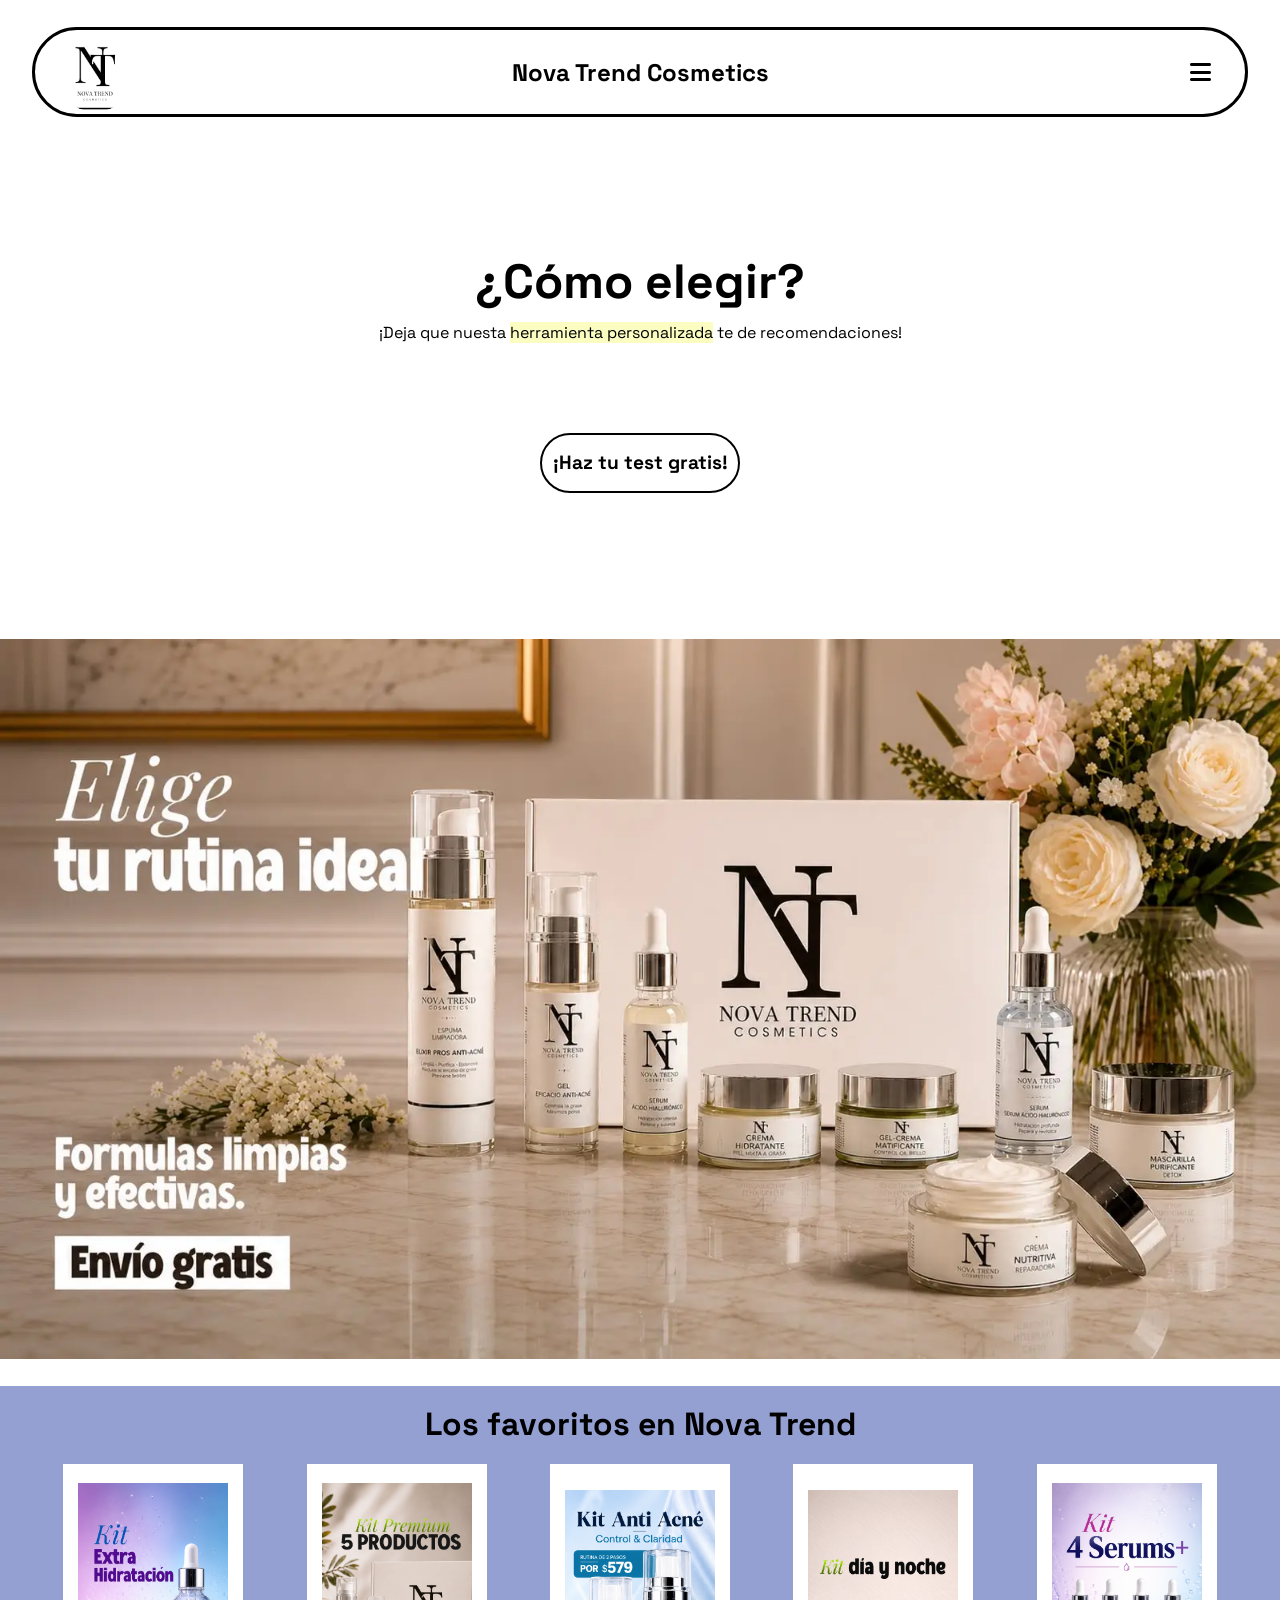
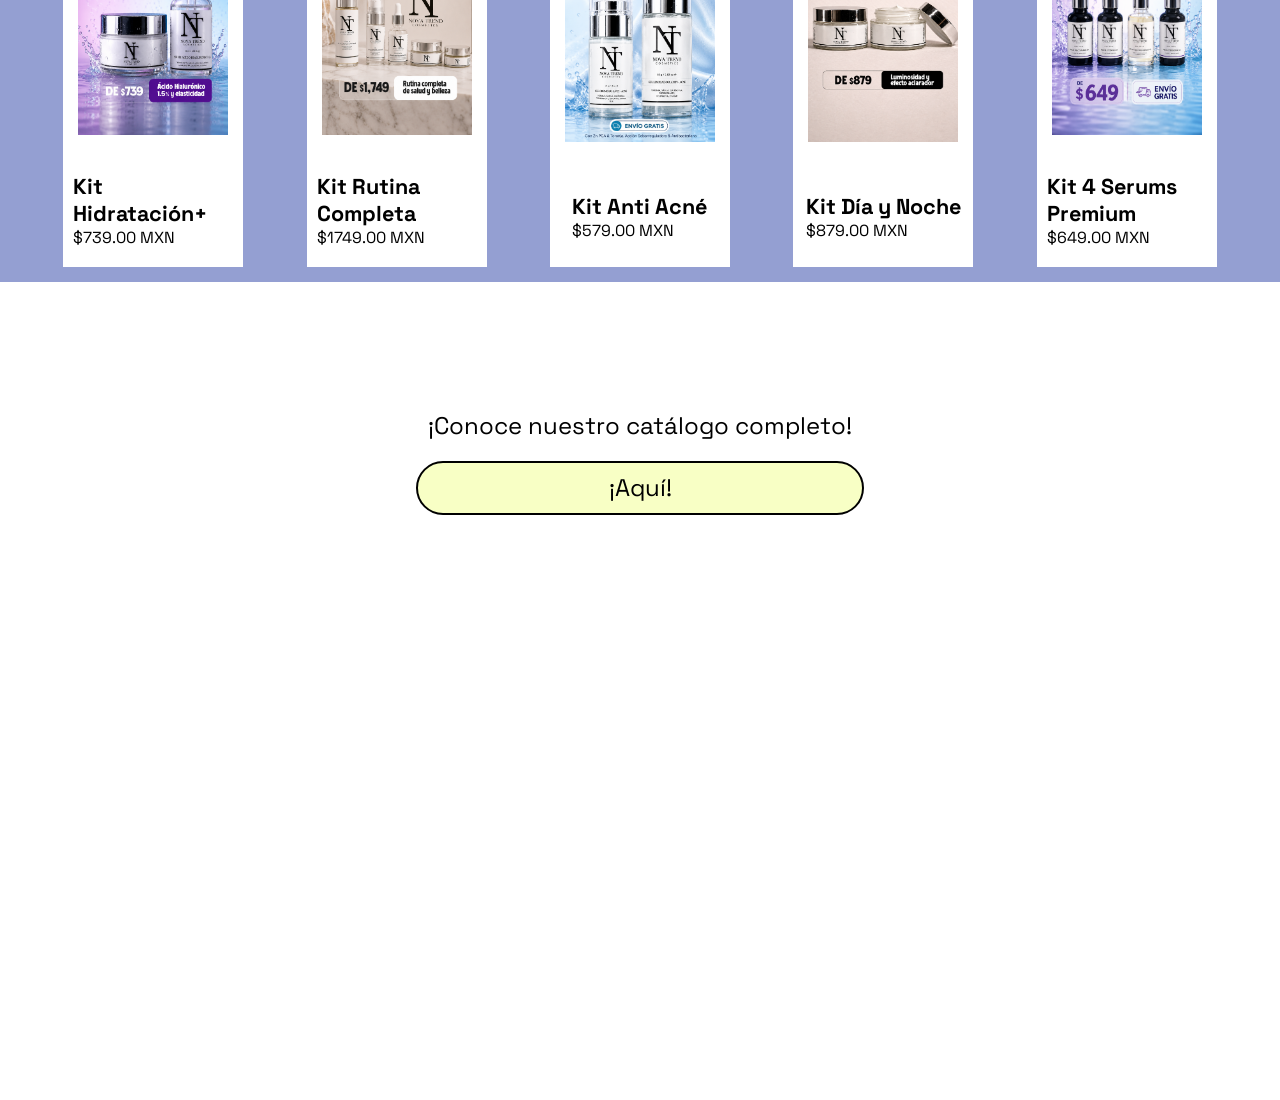
==== index.html @ c4a08997 "añadí el logo de Nova Trend" ====
<!doctype html>
<html lang="es">

<head>
    <meta charset="UTF-8"/>
    <meta name="viewport" content="width=device-width, initial-scale=1.0" />
    <link rel="stylesheet" href="https://cdnjs.cloudflare.com/ajax/libs/font-awesome/6.5.1/css/all.min.css" />
    <link rel="stylesheet" href="css/style.css" />
    <link rel="icon" type="image/webp" href="assets/Images/logo/Logotipo_Nova_Trend.webp" />
    <title>Nova Trend Cosmetics</title>
</head>

<body>

    <header class="header">
        <nav class="header-nav-bar">
            <div class="logo-container">
                <img src="assets/Images/logo/Logotipo_Nova_Trend.webp" alt="Nova Trend Cosmetics Logo" />
            </div>
            <h1 class="name">Nova Trend Cosmetics</h1>
            <div class="header-button" id="header-button">
                <i class="fa-solid fa-bars"></i>
            </div>
            <ul class="nav-list" id="deployableMenu">
                <li class="list-item">
                    <a href="#" class="nav-link">
                        <i class="fa-solid fa-house"></i>
                        <span class="nav-text">Inicio</span>
                    </a>
                </li>
                <li class="list-item">
                    <a href="#" class="nav-link">
                        <i class="fa-solid fa-image"></i>
                        <span class="nav-text">Productos</span>
                    </a>
                </li>
                <li class="list-item">
                    <a href="#" class="nav-link">
                        <i class="fa-solid fa-file"></i>
                        <span class="nav-text">Test de skincare</span>
                    </a>
                </li>
                <li class="list-item">
                    <a href="#" class="nav-link">
                        <i class="fa-solid fa-shop"></i>
                        <span class="nav-text">Tienda en línea</span>
                    </a>
                </li>
                <li class="list-item">
                    <a href="#" class="nav-link">
                        <i class="fa-solid fa-address-book"></i>
                        <span class="nav-text">Contacto</span>
                    </a>
                </li>
            </ul>
        </nav>
    </header>

    <main class="main" id="main">

        <section class="test" id="test">
            <div class="test-text">
                <p class="question">
                    ¿Cómo elegir?
                </p>
                <p class="text">
                    ¡Deja que nuesta <span class="resalt">herramienta personalizada</span> te de recomendaciones!
                </p>
            </div>
            <div class="test-button" id="test-button">
                <a href="pages/test.html" class="skincare-test">¡Haz tu test gratis!</a>
            </div>
        </section>

        <section class="hero" id="hero">
                <picture class="hero-image" id="hero-image">
                    <source media="(min-width: 992px)" srcset="assets/Images/hero_section/hero_escritorio.webp">
                    <source media="(min-width: 768px)" srcset="assets/Images/hero_section/hero_tablet.webp">
                    <img src="assets/Images/hero_section/hero_celular.webp" alt="Kit personalizable de Nova Trend Cosmetics" class="first-image" id="first-image" loading="lazy"/>
                </picture>

        </section>

        <section class="scroll-section" id="scroll-section">
            <h2 class="scroll-section-title">Los favoritos en Nova Trend</h2>
            <div class="wrapper" id="wrapper">
                <a href="pages/productos/kit_extra_hidratacion.html" class="card">
                    <div class="card-img">
                        <img src="assets/Images/lat_scroll_bar_section/kit_extra_hidratacion_card.webp" alt="kit Extra Hidratación" loading="lazy">
                    </div>
                    <div class="card-text">
                        <h3 class="product-name">Kit Hidratación+</h3>
                        <span class="product-price">$739.00 MXN</span>
                    </div>
                </a>
                <a href="pages/productos/kit_cinco_productos.html" class="card">
                    <div class="card-img">
                        <img src="assets/Images/lat_scroll_bar_section/kit_5_productos_card.webp" alt="Kit Rutina Completa" loading="lazy">
                    </div>
                    <div class="card-text">
                        <h3 class="product-name">Kit Rutina Completa</h3>
                        <span class="product-price">$1749.00 MXN</span>
                    </div>
                </a>
                <a href="pages/productos/kit_anti_acne.html" class="card">
                    <div class="card-img">
                        <img src="assets/Images/lat_scroll_bar_section/kit_anti_acne_card.webp" alt="Kit Anti Acné" loading="lazy">
                    </div>
                    <div class="card-text">
                        <h3 class="product-name">Kit Anti Acné</h3>
                        <span class="product-price">$579.00 MXN</span>
                    </div>
                </a>
                <a href="pages/productos/kit_dia_y_noche.html" class="card">
                    <div class="card-img">
                        <img src="assets/Images/lat_scroll_bar_section/kit_dia_y_noche_card.webp" alt="Kit Día Y Noche" loading="lazy">
                    </div>
                    <div class="card-text">
                        <h3 class="product-name">Kit Día y Noche</h3>
                        <span class="product-price">$879.00 MXN</span>
                    </div>
                </a>
                <a href="pages/productos/kit_cuatro_serums.html" class="card">
                    <div class="card-img">
                        <img src="assets/Images/lat_scroll_bar_section/4_serums_card.webp" alt="Kit 4 Serums" loading="lazy">
                    </div>
                    <div class="card-text">
                        <h3 class="product-name">Kit 4 Serums Premium</h3>
                        <span class="product-price">$649.00 MXN</span>
                    </div>
                </a>
            </div>
        </section>

        <section class="catalog" id="catalog">
            <p class="catalog-text">¡Conoce nuestro catálogo completo!</p>
            <a href="pages/catalogo.html" class="catalog-button">¡Aquí!</a>
        </section>

    </main>

    <script src="js/main.js"></script>
</body>

</html>
---- css/style.css ----
@import url('https://fonts.googleapis.com/css2?family=Space+Grotesk:wght@300..700&display=swap');

* {
  margin: 0;
  padding: 0;
  box-sizing: border-box;
}
.main {
  min-height: 300dvh;
  max-width: 100dvw;
  background-color: #fff;
  display: flex;
  flex-direction: column;
  align-items: center;
  justify-content: flex-start;
  overflow-x: hidden;
}

/*#region HEADER*/

.header {
  position: fixed;
  top: 3dvh;
  left: 50%;
  transform: translateX(-50%);
  min-height: 10dvh;
  max-height: 25dvh;
  background-color: #fff;
  width: 95dvw;
  display: flex;
  justify-content: center;
  align-items: center;
  border-radius: 300px;
  border: 3px solid #000;
  z-index: 3;
}

.header-nav-bar {
  width: 100%;
  display: flex;
  flex-direction: row;
  justify-content: space-between;
  align-items: center;
  position: relative;
  padding: 0 20px;
}

.logo-container {
  height: 80px;
  width: 80px;
  overflow: hidden;
  border-radius: 50%;
}

.logo-container img {
  width: 100%;
  height: 100%;
  object-fit: cover;
  border-radius: 50%;
}

.name {
  font-family: 'Space Grotesk';
  font-size: 1.5rem;
  position: absolute;
  left: 50%;
  text-align: center;
  transform: translateX(-50%);
  margin: 0;
  user-select: none;
}

.header-button {
  display: flex;
  align-items: center;
  justify-content: center;
  height: 50px;
  width: 50px;
  margin: 0;
}

.header-button:hover {
  cursor: pointer;
}

.header-button i {
  font-size: 1.5rem;
  transition: transform 0.3s ease;
}

.header-button i:hover {
  transform: scale(1.1);
}

.nav-list {
  max-height: 0;
  overflow: hidden;
  opacity: 0;
  position: absolute;
  top: 110%;
  left: 0%;
  transform: translateX(0%);
  background-color: #fff;
  border: 3px solid #000;
  border-radius: 20px;
  min-height: 80dvh;
  width: 0dvw;
  display: flex;
  flex-direction: column;
  justify-content: space-evenly;
  align-items: center;
  list-style: none;
  padding: 20px;
  background-color: #fff;
  transition: width 0.4s ease-in, opacity 0.2s ease-in;
  gap: 20px;
}

.nav-list.active {
  width: 50dvw;
  opacity: 1;
}

.nav-link {
  text-decoration: none;
  font-family: 'Space Grotesk', sans-serif;
  color: #000;
  transition: 0.3s all ease-in-out;
  text-align: left;
  white-space: nowrap;
  gap: 5px;
}

.nav-link:hover {
  font-size: 1.1rem;
  color: #555;
}

/*#endregion*/

/*#region TEST*/
.test {
  background-color: #fff;
  min-height: 50dvh;
  width: 100dvw;
  margin: 18dvh 15px 0;
  overflow: hidden;
  display: flex;
  flex-direction: column;
  justify-content: space-evenly;
  align-items: center;
  padding-bottom: 30px;
}

.test-text {
  background-color: tras;
  height: auto;
  width: auto;
  display: flex;
  flex-direction: column;
  justify-content: center;
  align-items: center;
  text-align: center;
  font-family: 'Space Grotesk', sans-serif;
}

.question {
  font-weight: 900;
  font-size: 3em;
  white-space: nowrap;
}

.text {
  margin-top: 10px;
}

.resalt {
  background-color: #fcfdc0;
}

.test-button {
  background: transparent;
  height: 60px;
  width: 200px;
  border-radius: 30px;
  cursor: pointer;
  overflow: hidden;
  border: 2px solid #000;
  position: relative;
  z-index: 1;
}

.test-button::before {
  content: '';
  position: absolute;
  top: 0;
  left: 0;
  height: 100%;
  width: 0;
  background: #000;
  transition: 0.5s;
  z-index: -1;
}

.test-button:hover::before {
  width: 100%;
}

.skincare-test {
  display: flex;
  justify-content: center;
  align-items: center;
  height: 100%;
  width: 100%;
  text-align: center;
  text-decoration: none;
  position: relative;
  border-radius: inherit;
  font-family: 'Space Grotesk', sans-serif;
  font-size: 1.2em;
  font-weight: bold;
  background: transparent;
  color: #000;
  transition: 0.4s;
}

.skincare-test:hover {
  color: #fff;
}

/*#endregion*/

/*#region HERO*/
.hero{
  margin-top: 3dvh;
  margin-bottom: 3dvh;
  max-width: 100dvw;
  height: auto;
  overflow: hidden;
}
.hero-image img{
  height: 100%;
  width: 100%;
  object-fit: cover;
  display: block;
}
/*#endregion*/

/*#region SCROLL BAR*/
.scroll-section{
  width: 100dvw;
  max-height: max-content;
  background-color: #949FD2;
  display: flex;
  flex-direction: column;
  justify-content: center;
  align-items: center;
  font-family: 'Space Grotesk', sans-serif;
  padding-top: 2dvh;
}
.scroll-section-title{
  max-width: 60%;
  white-space: wrap;
  text-align: center;
  font-size: 2em;
  margin-bottom: 20px;
}
.wrapper{
  width: 100%;
  overflow-x: scroll;
  scroll-snap-type: x mandatory;
  display: flex;
  justify-content: space-evenly;
  align-items: center;
  gap: 60px;
  padding: 0 60px;
}
.wrapper::-webkit-scrollbar{
  height: 5px;
}
.wrapper::-webkit-scrollbar-track{
  background: #ffffff;
}
.wrapper::-webkit-scrollbar-thumb{
  background: #000;
  border-radius: 5px;
}
.card{
  text-decoration: none;
  color: #000;
  background-color: #fff;
  scroll-snap-align: center;
  width: 180px;
  height: 403px;
  display: flex;
  flex-direction: column;
  justify-content: space-around;
  align-items: center;
  margin-bottom: 15px;
  cursor: pointer;
  transition: 0.4s all ease-in-out;
}
.card:hover{
  transform: translate(-1%, -1%);
}
.card-img{
  width: 150px;
  height: 252px;
  margin: 0 10px 0 10px;
  overflow: hidden;
}
.card-img img{
  width: 100%;
  height: 100%;
  object-fit: cover;
}
.card-text{
  margin: 0 10px 0;
  display: flex;
  flex-direction: column;
  justify-content: center;
  align-items: flex-start;
}
.product-name{
  font-size: 1.35em;
}
/*#endregion*/

/*#region CATALOG*/
.catalog{
  width: 100dvw;
  height: 40dvh;
  background-color: #fff;
  display: flex;
  flex-direction: column;
  justify-content: center;
  align-items: center;
  font-family: 'Space Grotesk', sans-serif;
  gap: 20px;
}
.catalog-text{
  text-align: center;
  font-size: 1.5em;
}
.catalog-button{
  display: flex;
  justify-content: center;
  align-items: center;
  text-decoration: none;
  color: #000;
  font-family: 'Space Grotesk', sans-serif;
  font-size: 1.5em;
  width: 35%;
  height: 15%;
  border-radius: 30px;
  background-color: #F8FFC5;
  border: 2px solid #000;
}

/*#endregion*/
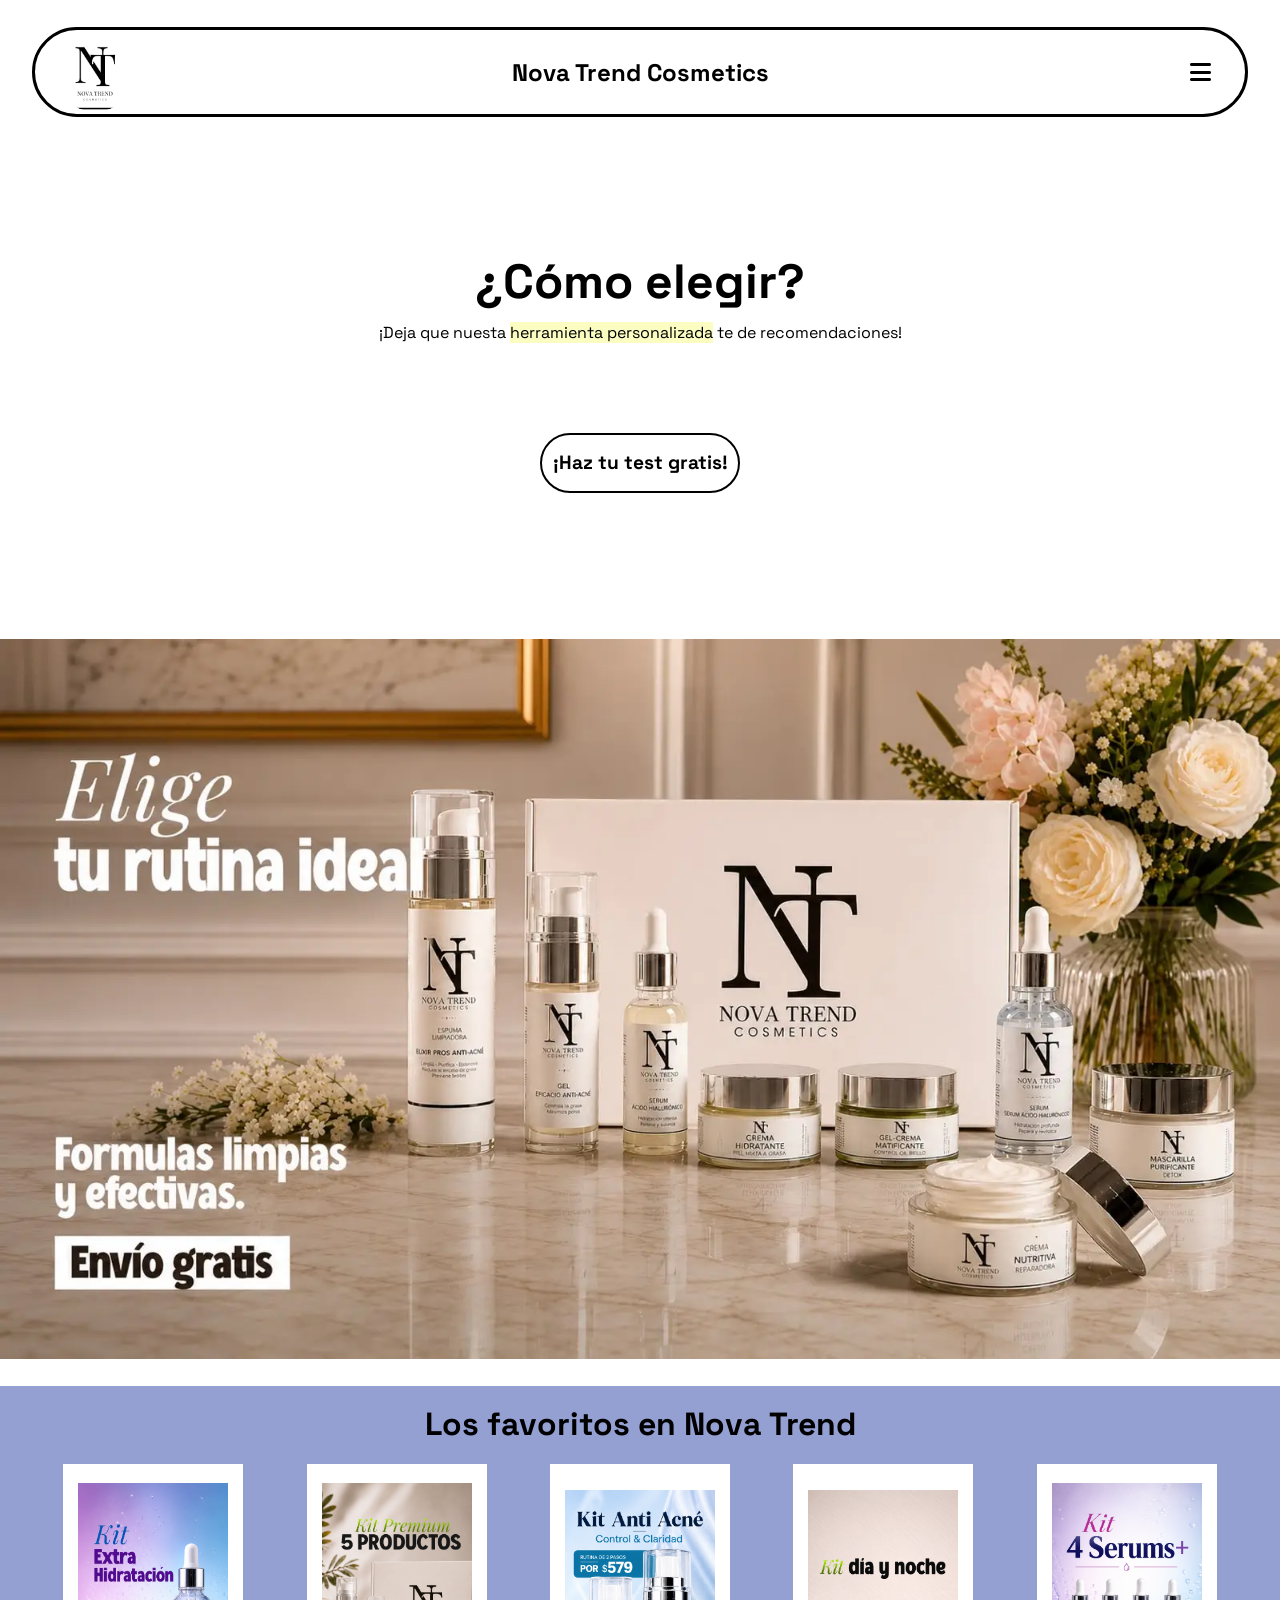
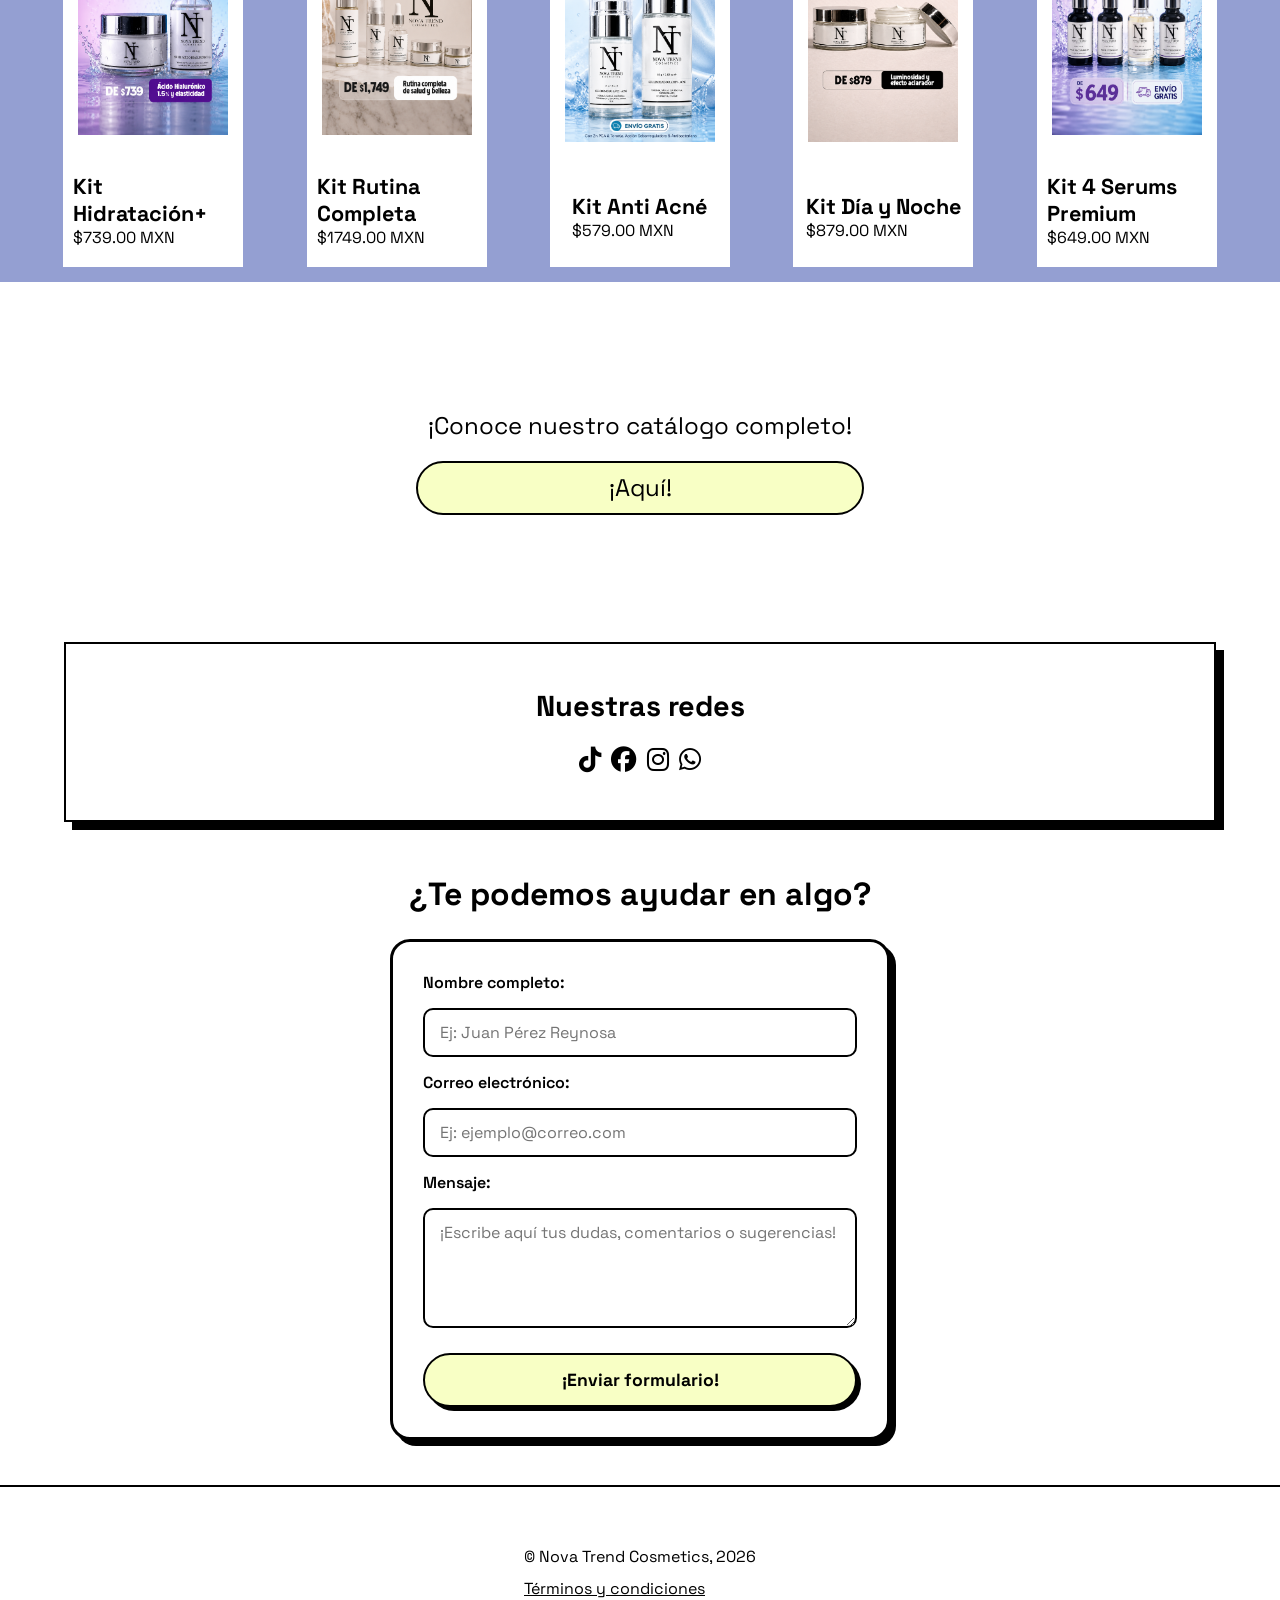
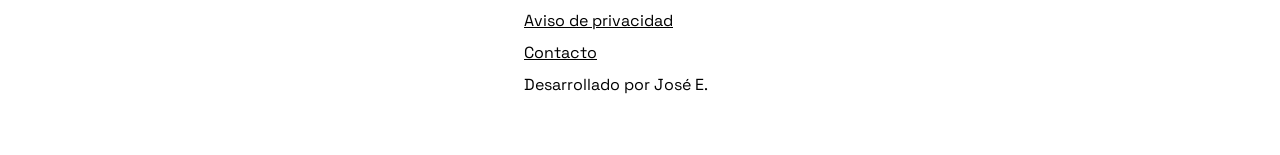
==== commit 6f295fc1: "terminé la landing" ====
--- a/index.html
+++ b/index.html
@@ -23,31 +23,31 @@
             </div>
             <ul class="nav-list" id="deployableMenu">
                 <li class="list-item">
-                    <a href="#" class="nav-link">
+                    <a href="#main" class="nav-link">
                         <i class="fa-solid fa-house"></i>
                         <span class="nav-text">Inicio</span>
                     </a>
                 </li>
                 <li class="list-item">
-                    <a href="#" class="nav-link">
+                    <a href="pages/catalogo.html" class="nav-link">
                         <i class="fa-solid fa-image"></i>
                         <span class="nav-text">Productos</span>
                     </a>
                 </li>
                 <li class="list-item">
-                    <a href="#" class="nav-link">
+                    <a href="pages/test.html" class="nav-link">
                         <i class="fa-solid fa-file"></i>
                         <span class="nav-text">Test de skincare</span>
                     </a>
                 </li>
                 <li class="list-item">
-                    <a href="#" class="nav-link">
+                    <a href="https://nova-trend-cosmetics.myshopify.com" target="_blank" class="nav-link">
                         <i class="fa-solid fa-shop"></i>
                         <span class="nav-text">Tienda en línea</span>
                     </a>
                 </li>
                 <li class="list-item">
-                    <a href="#" class="nav-link">
+                    <a href="#contacto" class="nav-link">
                         <i class="fa-solid fa-address-book"></i>
                         <span class="nav-text">Contacto</span>
                     </a>
@@ -137,6 +137,41 @@
             <a href="pages/catalogo.html" class="catalog-button">¡Aquí!</a>
         </section>
 
+        <section class="social-media" id="social-media">
+            <h2 class="media-title">Nuestras redes</h2>
+            <div class="icons-container">
+                <a href="https://www.tiktok.com/@novatrendcosmetics?_r=1&_t=ZS-98YhULm5z3l" target="_blank"> <i class="fa-brands fa-tiktok"></i></a>
+                <a href="https://www.instagram.com/novatrendcosmetics?igsh=MWhpZHVnN2sxd3Z1Ng==" target="_blank"> <i class="fa-brands fa-facebook"></i></a>
+                <a href="https://www.facebook.com/share/1Av6PfBkRL/?mibextid=wwXIfr" target="_blank"> <i class="fa-brands fa-instagram"></i></a>
+                <a href="https://wa.me/3329629631?text=¡Hola!%20Estoy%20interesado%20en%20un%20producto." target="_blank"> <i class="fa-brands fa-whatsapp"></i></a>
+            </div>
+        </section>
+
+        <section class="form-section" id="contacto">
+            <h2 class="form-title">¿Te podemos ayudar en algo?</h2>
+            <div class="container">
+                <form action="" method="post" class="form">
+                    <label for="nombre">Nombre completo:</label>
+                    <input type="text" name="nombre" placeholder="Ej: Juan Pérez Reynosa" id="nombre" required>
+                    <label for="mail">Correo electrónico:</label>
+                    <input type="email" name="mail" placeholder="Ej: ejemplo@correo.com" id="mail" required>
+                    <label for="message">Mensaje:</label>
+                    <textarea name="message" placeholder="¡Escribe aquí tus dudas, comentarios o sugerencias!" id="message" required></textarea>
+                    <button type="submit">¡Enviar formulario!</button>
+                </form>
+            </div>
+        </section>
+
+        <footer class="footer" id="footer">
+            <ul class="footer-data">
+                <li class="footer-data-element">&copy; Nova Trend Cosmetics, 2026</li>
+                <li class="footer-data-element"><a href="pages/terminos.html" class="footer-link">Términos y condiciones</a></li>
+                <li class="footer-data-element"><a href="pages/avisoprivacidad.html" class="footer-link">Aviso de privacidad</a></li>
+                <li class="footer-data-element"><a href="#contacto" class="footer-link">Contacto</a></li>
+                <li class="footer-data-element">Desarrollado por José E.</li>
+            </ul>
+        </footer>
+
     </main>
 
     <script src="js/main.js"></script>
--- a/css/style.css
+++ b/css/style.css
@@ -4,9 +4,10 @@
   margin: 0;
   padding: 0;
   box-sizing: border-box;
+  user-select: none;
 }
 .main {
-  min-height: 300dvh;
+  min-height: max-content;
   max-width: 100dvw;
   background-color: #fff;
   display: flex;
@@ -355,6 +356,153 @@
   border-radius: 30px;
   background-color: #F8FFC5;
   border: 2px solid #000;
-}
-
+  transition: 0.4s all ease-in-out;
+}
+.catalog-button:hover{
+  background-color: #d4ffc5;
+}
+/*#endregion*/
+
+/*#region SOCIAL MEDIA*/
+.social-media{
+  height: 20dvh;
+  width: 90dvw;
+  background-color: #fff;
+  border: 2px solid #000;
+  box-shadow: 8px 8px 0px #000;
+  display: flex;
+  flex-direction: column;
+  justify-content: center;
+  align-items: center;
+  font-family: 'Space Grotesk', sans-serif;
+  gap: 20px;
+}
+.media-title{
+  font-size: 1.8em;
+}
+.icons-container{
+  display: flex;
+  gap: 10px;
+  text-decoration: none;
+  font-size: 1.6em;
+}
+.icons-container a{
+  color: #000;
+}
+/*#endregion*/
+
+/*#region FORM*/
+.form-section{
+  margin-top: 3dvh;
+  min-height: 50dvh;
+  width: 100dvw;
+  background-color: #fff;
+  display: flex;
+  flex-direction: column;
+  justify-content: center;
+  align-items: center;
+  font-family: 'Space Grotesk', sans-serif;
+  white-space: wrap;
+}
+.form-title{
+  font-size: 2em;
+  margin-bottom: 25px;
+  margin-top: 25px;
+  text-align: center;
+}
+.container{
+  background-color: #fff;
+  width: 90%;
+  max-width: 500px;
+  padding: 30px;
+  border-radius: 20px;
+  border: 3px solid #000;
+  box-shadow: 6px 6px 0px #000;
+}
+.form {
+  width: 100%;
+  display: flex;
+  flex-direction: column;
+  gap: 15px;
+}
+
+.form label {
+  font-weight: 600;
+  font-size: 1rem;
+  color: #000;
+}
+
+.form input[type="text"],
+.form input[type="email"],
+.form textarea {
+  width: 100%;
+  padding: 12px 15px;
+  border: 2px solid #000;
+  border-radius: 10px;
+  font-family: 'Space Grotesk', sans-serif;
+  font-size: 1rem;
+  outline: none;
+  background-color: #fff;
+  transition: all 0.2s ease;
+}
+
+
+.form input:focus,
+.form textarea:focus {
+  background-color: #fcfdc0;
+  box-shadow: 3px 3px 0px #000;
+}
+
+.form textarea {
+  min-height: 120px;
+  resize: vertical;
+}
+
+.form button[type="submit"] {
+  margin-top: 10px;
+  padding: 14px;
+  background-color: #F8FFC5;
+  color: #000;
+  border: 2px solid #000;
+  border-radius: 30px;
+  font-family: 'Space Grotesk', sans-serif;
+  font-size: 1.1rem;
+  font-weight: bold;
+  cursor: pointer;
+  box-shadow: 4px 4px 0px #000;
+  transition: all 0.2s ease;
+}
+
+.form button[type="submit"]:hover {
+  background-color: #d4ffc5;
+  transform: translate(-2px, -2px);
+  box-shadow: 6px 6px 0px #000;
+}
+
+.form button[type="submit"]:active {
+  transform: translate(2px, 2px);
+  box-shadow: 2px 2px 0px #000;
+}
+/*#endregion*/
+
+/*#region FOOTER*/
+.footer{
+  margin-top: 5dvh;
+  height: 30dvh;
+  width: 100dvw;
+  display: flex;
+  justify-content: center;
+  align-items: center;
+  background-color: #fff;
+  border-top: 2px solid #000;
+  font-family: 'Space Grotesk', sans-serif;
+}
+.footer-data{
+  list-style: none;
+  line-height: 2em;
+}
+.footer-link{
+  text-decoration: underline;
+  color: #000;
+}
 /*#endregion*/
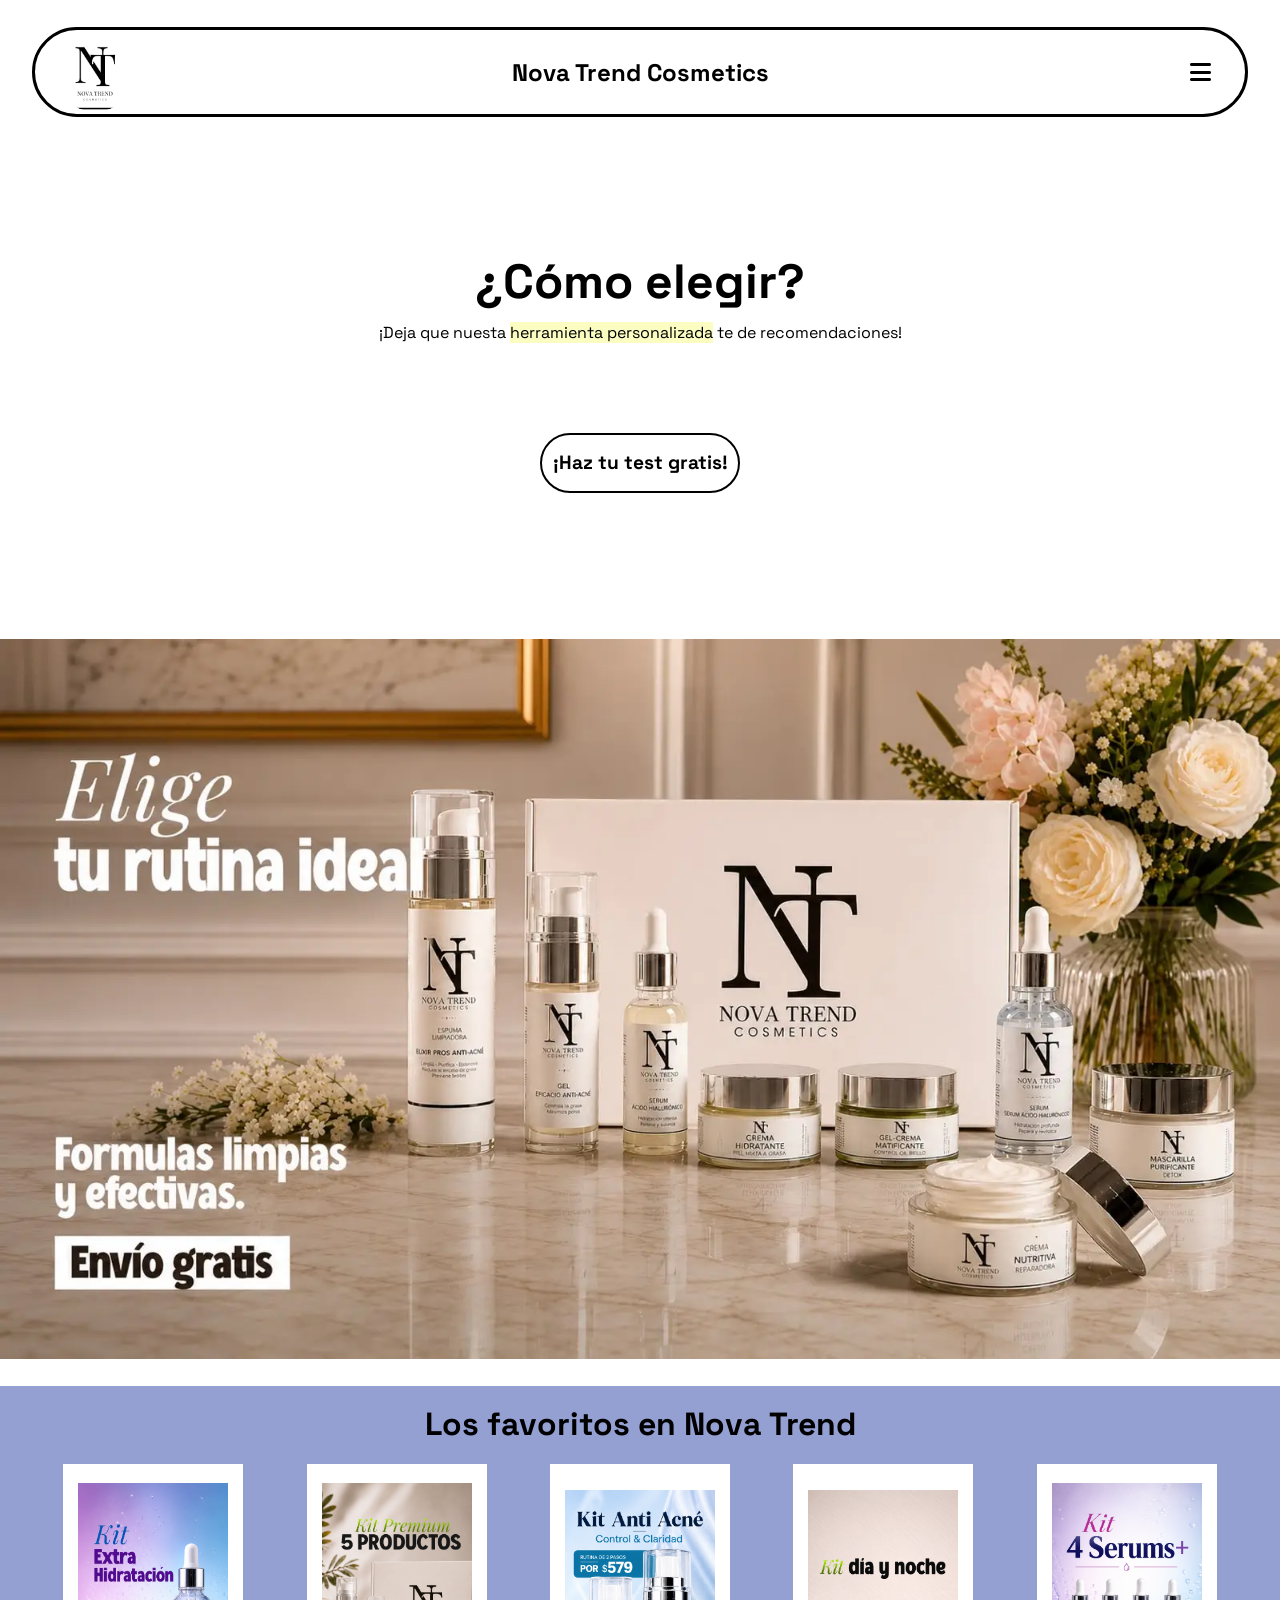
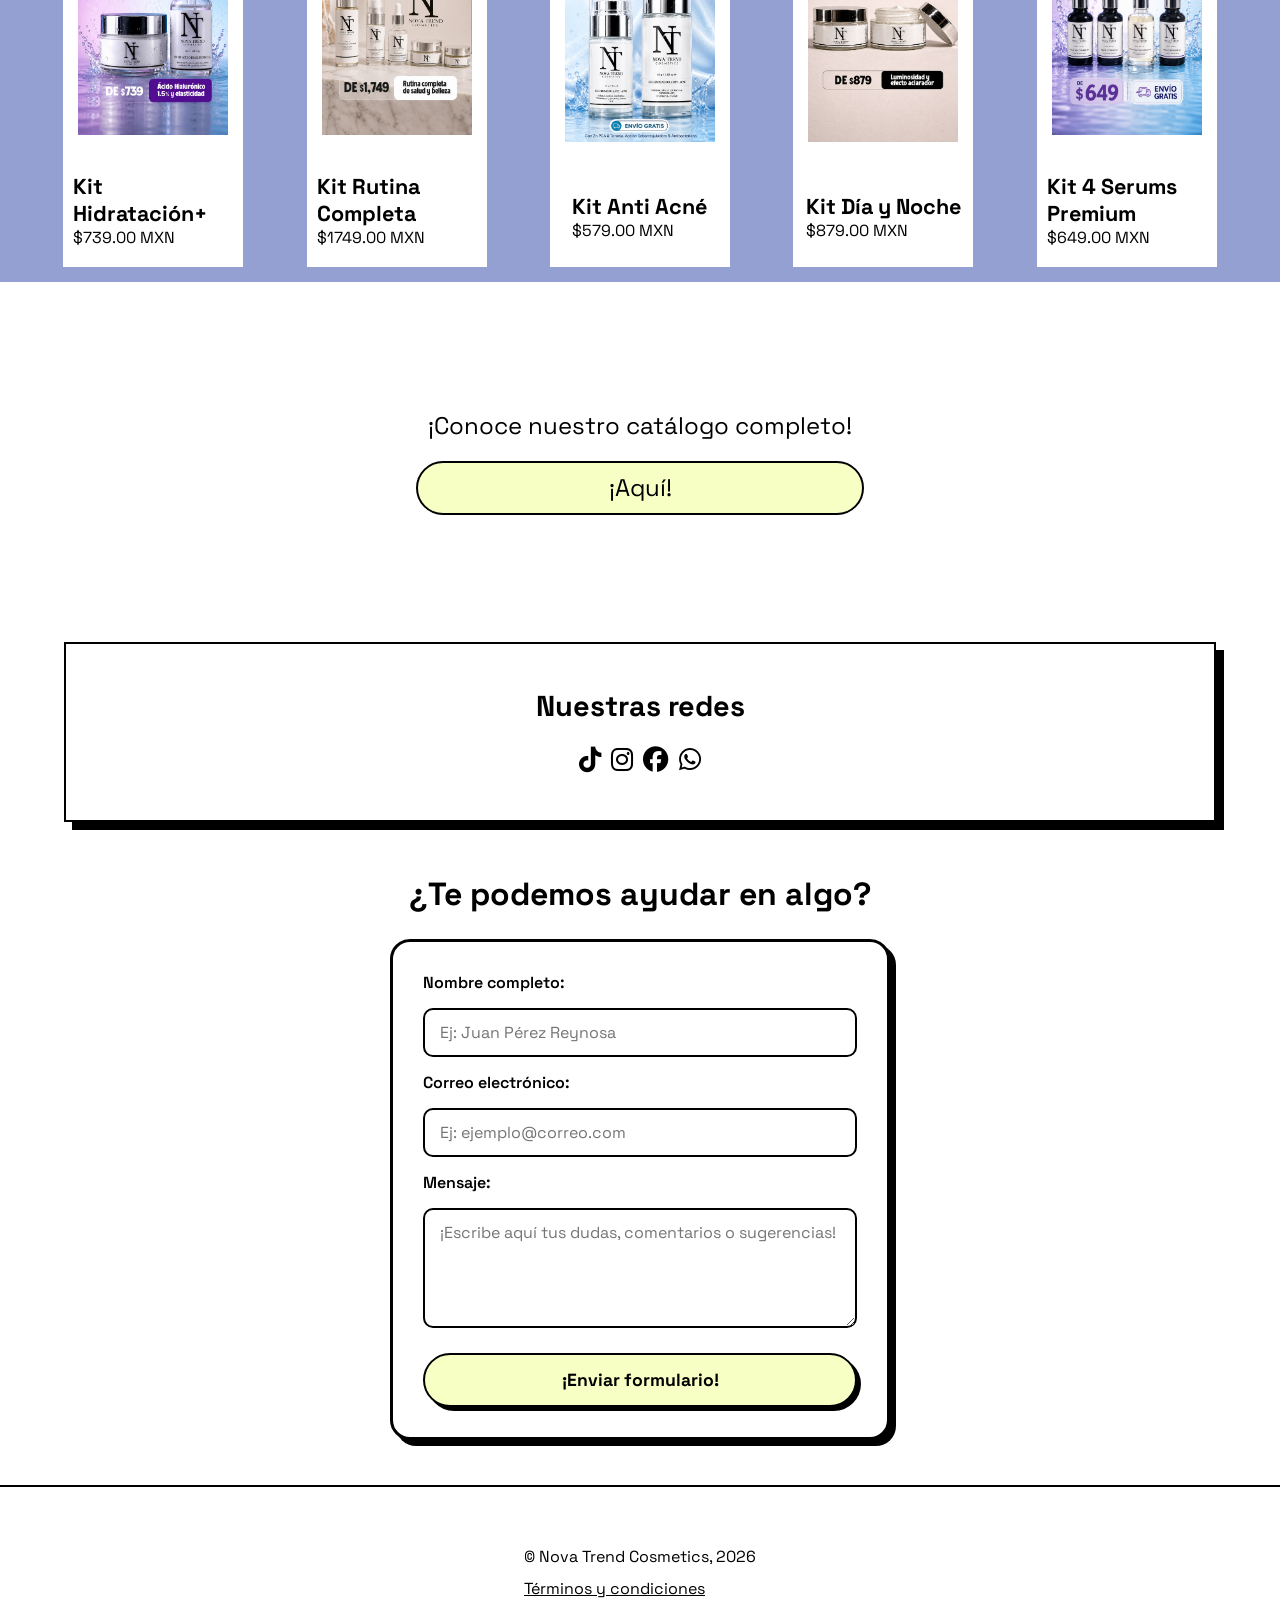
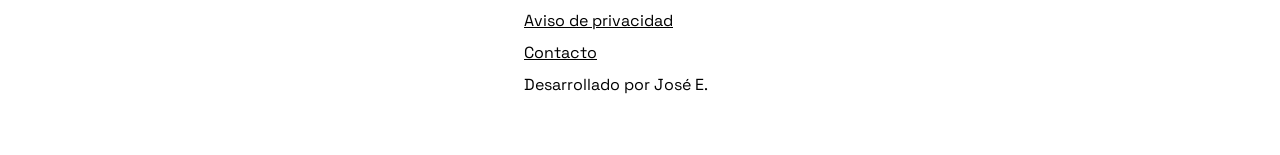
==== commit 91697cf4: "corregí los iconos" ====
--- a/index.html
+++ b/index.html
@@ -141,8 +141,8 @@
             <h2 class="media-title">Nuestras redes</h2>
             <div class="icons-container">
                 <a href="https://www.tiktok.com/@novatrendcosmetics?_r=1&_t=ZS-98YhULm5z3l" target="_blank"> <i class="fa-brands fa-tiktok"></i></a>
-                <a href="https://www.instagram.com/novatrendcosmetics?igsh=MWhpZHVnN2sxd3Z1Ng==" target="_blank"> <i class="fa-brands fa-facebook"></i></a>
-                <a href="https://www.facebook.com/share/1Av6PfBkRL/?mibextid=wwXIfr" target="_blank"> <i class="fa-brands fa-instagram"></i></a>
+                <a href="https://www.instagram.com/novatrendcosmetics?igsh=MWhpZHVnN2sxd3Z1Ng==" target="_blank"> <i class="fa-brands fa-instagram"></i></a>
+                <a href="https://www.facebook.com/share/1Av6PfBkRL/?mibextid=wwXIfr" target="_blank"> <i class="fa-brands fa-facebook"></i></a>
                 <a href="https://wa.me/3329629631?text=¡Hola!%20Estoy%20interesado%20en%20un%20producto." target="_blank"> <i class="fa-brands fa-whatsapp"></i></a>
             </div>
         </section>
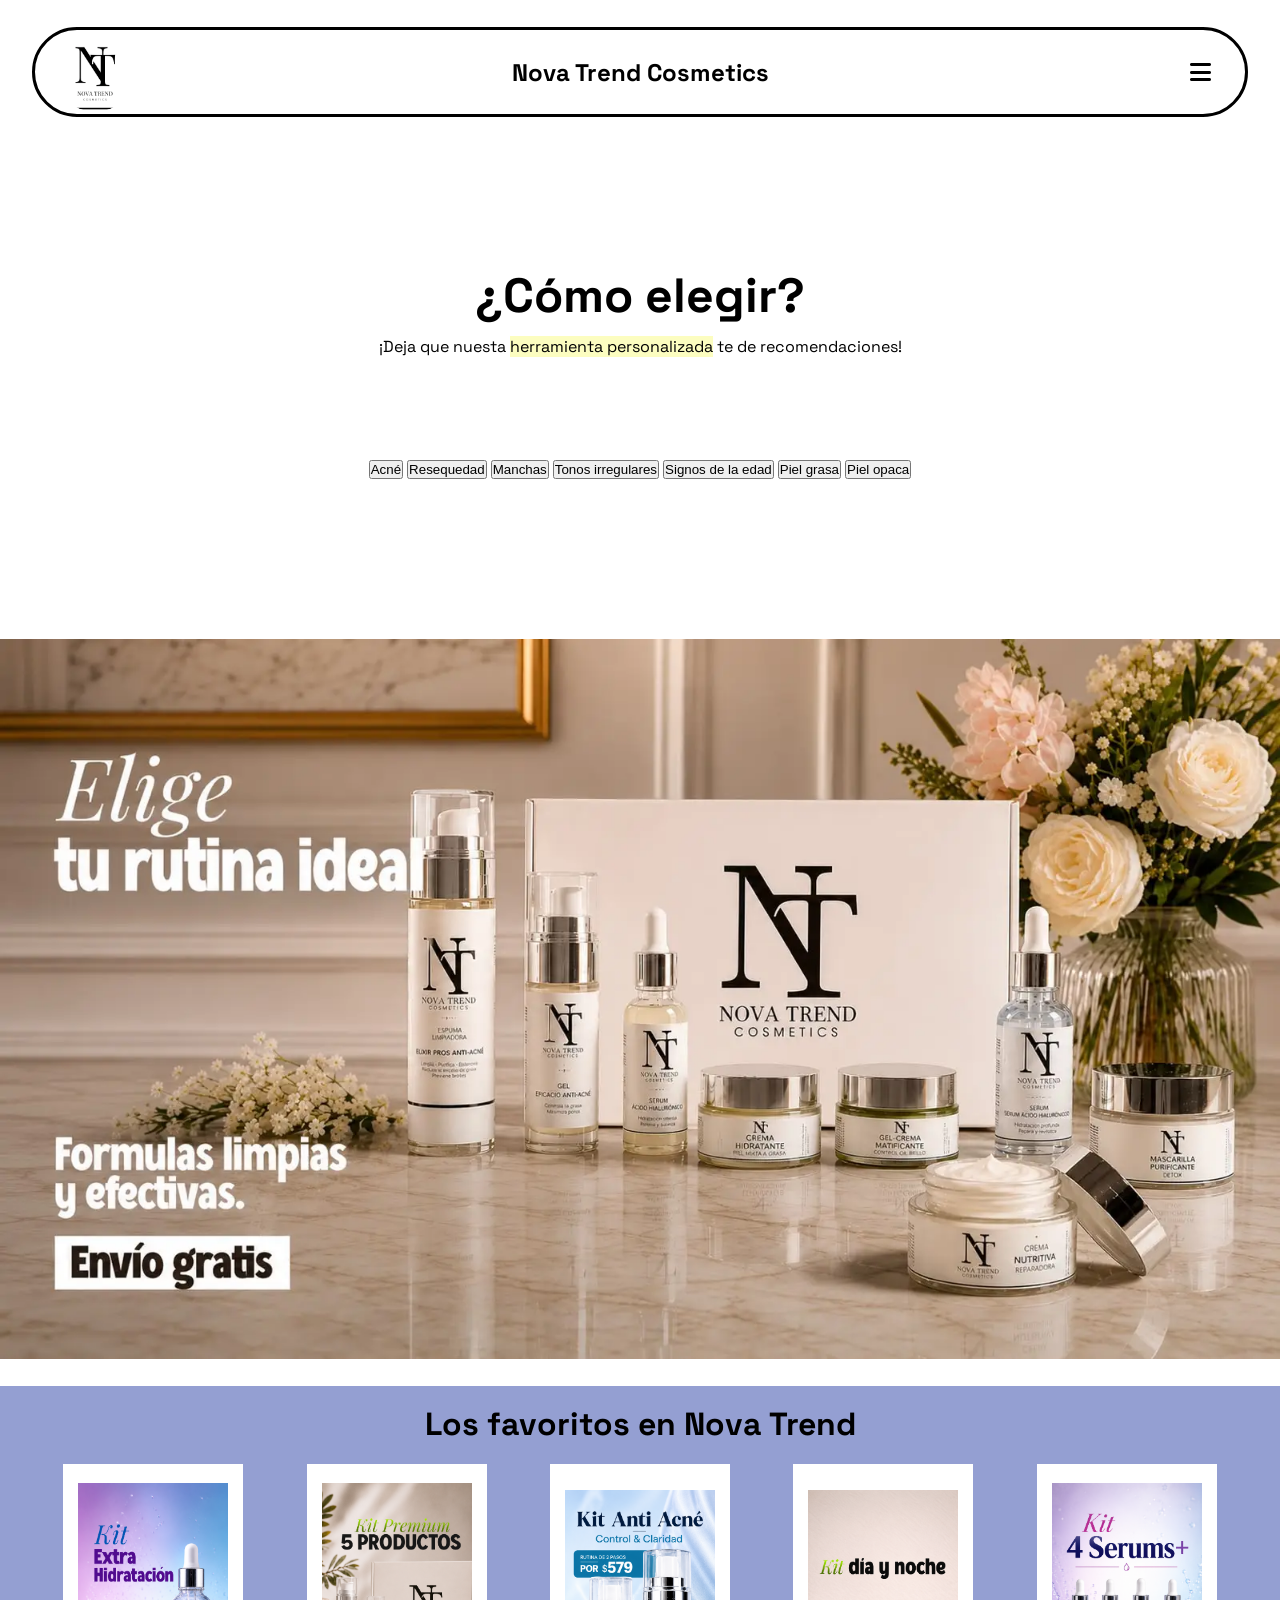
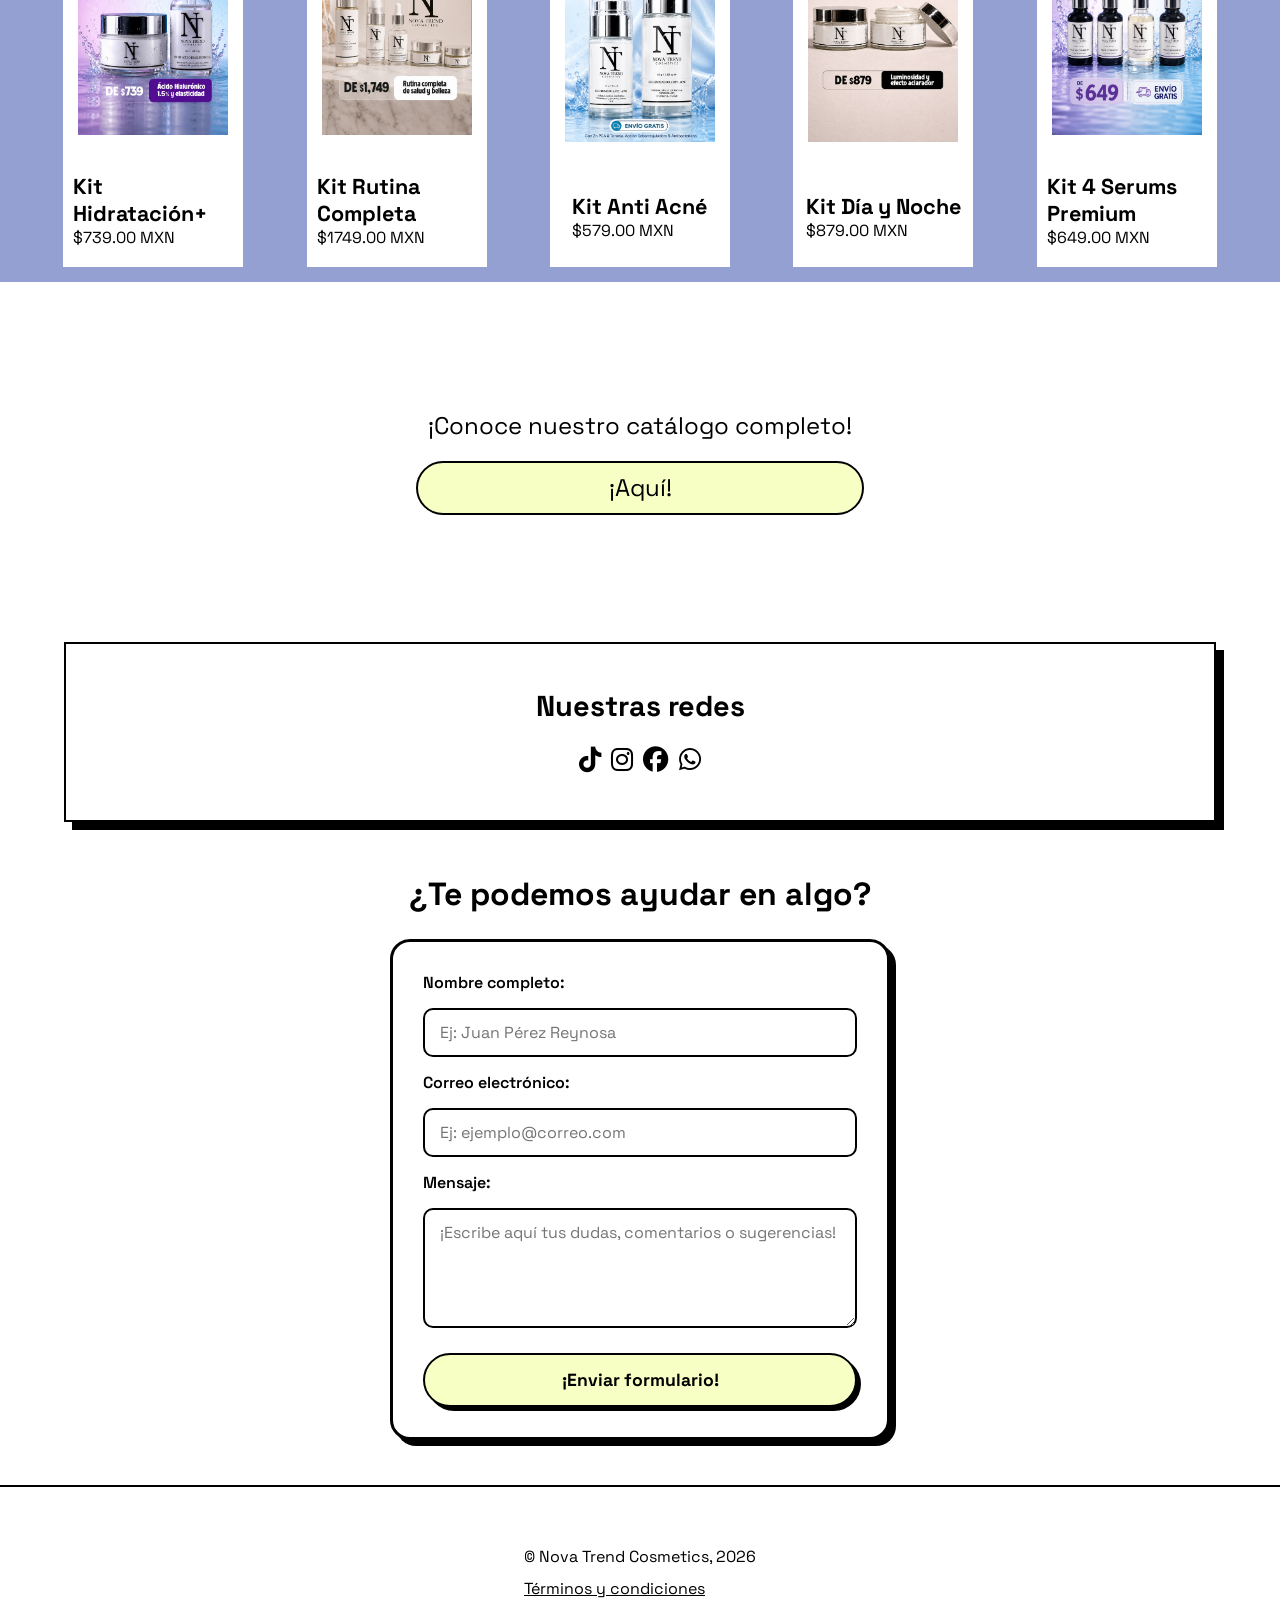
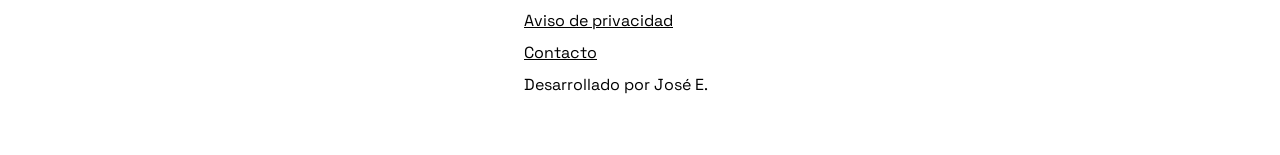
==== commit e0612079: "cambios por flujo de usuario sugridospor el cliente implementados, procedo a decorar la barra de bus" ====
--- a/index.html
+++ b/index.html
@@ -2,16 +2,16 @@
 <html lang="es">
 
 <head>
-    <meta charset="UTF-8"/>
+    <meta charset="UTF-8" />
     <meta name="viewport" content="width=device-width, initial-scale=1.0" />
     <link rel="stylesheet" href="https://cdnjs.cloudflare.com/ajax/libs/font-awesome/6.5.1/css/all.min.css" />
     <link rel="stylesheet" href="css/style.css" />
+    <link rel="stylesheet" href="css/menu.css" />
     <link rel="icon" type="image/webp" href="assets/Images/logo/Logotipo_Nova_Trend.webp" />
     <title>Nova Trend Cosmetics</title>
 </head>
 
 <body>
-
     <header class="header">
         <nav class="header-nav-bar">
             <div class="logo-container">
@@ -35,7 +35,7 @@
                     </a>
                 </li>
                 <li class="list-item">
-                    <a href="pages/test.html" class="nav-link">
+                    <a href="#test" class="nav-link">
                         <i class="fa-solid fa-file"></i>
                         <span class="nav-text">Test de skincare</span>
                     </a>
@@ -57,28 +57,39 @@
     </header>
 
     <main class="main" id="main">
-
         <section class="test" id="test">
             <div class="test-text">
-                <p class="question">
-                    ¿Cómo elegir?
+                <p class="question">¿Cómo elegir?</p>
+                <p class="text">
+                    ¡Deja que nuesta
+                    <span class="resalt">herramienta personalizada</span> te de
+                    recomendaciones!
                 </p>
-                <p class="text">
-                    ¡Deja que nuesta <span class="resalt">herramienta personalizada</span> te de recomendaciones!
-                </p>
-            </div>
-            <div class="test-button" id="test-button">
-                <a href="pages/test.html" class="skincare-test">¡Haz tu test gratis!</a>
-            </div>
-        </section>
+            </div>
+            <div class="options-bar">
+                <button class="option activa" value="Acné">Acné</button>
+                <button class="option" value="Resequedad">Resequedad</button>
+                <button class="option" value="Manchas">Manchas</button>
+                <button class="option" value="Tonos irregulares">
+                    Tonos irregulares
+                </button>
+                <button class="option" value="Signos de la edad">
+                    Signos de la edad
+                </button>
+                <button class="option" value="Piel grasa">Piel grasa</button>
+                <button class="option" value="Piel opaca">Piel opaca</button>
+            </div>
+        </section>
+
+        <div class="products-section"></div>
 
         <section class="hero" id="hero">
-                <picture class="hero-image" id="hero-image">
-                    <source media="(min-width: 992px)" srcset="assets/Images/hero_section/hero_escritorio.webp">
-                    <source media="(min-width: 768px)" srcset="assets/Images/hero_section/hero_tablet.webp">
-                    <img src="assets/Images/hero_section/hero_celular.webp" alt="Kit personalizable de Nova Trend Cosmetics" class="first-image" id="first-image" loading="lazy"/>
-                </picture>
-
+            <picture class="hero-image" id="hero-image">
+                <source media="(min-width: 992px)" srcset="assets/Images/hero_section/hero_escritorio.webp" />
+                <source media="(min-width: 768px)" srcset="assets/Images/hero_section/hero_tablet.webp" />
+                <img src="assets/Images/hero_section/hero_celular.webp" alt="Kit personalizable de Nova Trend Cosmetics"
+                    class="first-image" id="first-image" loading="lazy" />
+            </picture>
         </section>
 
         <section class="scroll-section" id="scroll-section">
@@ -86,7 +97,8 @@
             <div class="wrapper" id="wrapper">
                 <a href="pages/productos/kit_extra_hidratacion.html" class="card">
                     <div class="card-img">
-                        <img src="assets/Images/lat_scroll_bar_section/kit_extra_hidratacion_card.webp" alt="kit Extra Hidratación" loading="lazy">
+                        <img src="assets/Images/lat_scroll_bar_section/kit_extra_hidratacion_card.webp"
+                            alt="kit Extra Hidratación" loading="lazy" />
                     </div>
                     <div class="card-text">
                         <h3 class="product-name">Kit Hidratación+</h3>
@@ -95,7 +107,8 @@
                 </a>
                 <a href="pages/productos/kit_cinco_productos.html" class="card">
                     <div class="card-img">
-                        <img src="assets/Images/lat_scroll_bar_section/kit_5_productos_card.webp" alt="Kit Rutina Completa" loading="lazy">
+                        <img src="assets/Images/lat_scroll_bar_section/kit_5_productos_card.webp"
+                            alt="Kit Rutina Completa" loading="lazy" />
                     </div>
                     <div class="card-text">
                         <h3 class="product-name">Kit Rutina Completa</h3>
@@ -104,7 +117,8 @@
                 </a>
                 <a href="pages/productos/kit_anti_acne.html" class="card">
                     <div class="card-img">
-                        <img src="assets/Images/lat_scroll_bar_section/kit_anti_acne_card.webp" alt="Kit Anti Acné" loading="lazy">
+                        <img src="assets/Images/lat_scroll_bar_section/kit_anti_acne_card.webp" alt="Kit Anti Acné"
+                            loading="lazy" />
                     </div>
                     <div class="card-text">
                         <h3 class="product-name">Kit Anti Acné</h3>
@@ -113,7 +127,8 @@
                 </a>
                 <a href="pages/productos/kit_dia_y_noche.html" class="card">
                     <div class="card-img">
-                        <img src="assets/Images/lat_scroll_bar_section/kit_dia_y_noche_card.webp" alt="Kit Día Y Noche" loading="lazy">
+                        <img src="assets/Images/lat_scroll_bar_section/kit_dia_y_noche_card.webp" alt="Kit Día Y Noche"
+                            loading="lazy" />
                     </div>
                     <div class="card-text">
                         <h3 class="product-name">Kit Día y Noche</h3>
@@ -122,7 +137,8 @@
                 </a>
                 <a href="pages/productos/kit_cuatro_serums.html" class="card">
                     <div class="card-img">
-                        <img src="assets/Images/lat_scroll_bar_section/4_serums_card.webp" alt="Kit 4 Serums" loading="lazy">
+                        <img src="assets/Images/lat_scroll_bar_section/4_serums_card.webp" alt="Kit 4 Serums"
+                            loading="lazy" />
                     </div>
                     <div class="card-text">
                         <h3 class="product-name">Kit 4 Serums Premium</h3>
@@ -140,10 +156,15 @@
         <section class="social-media" id="social-media">
             <h2 class="media-title">Nuestras redes</h2>
             <div class="icons-container">
-                <a href="https://www.tiktok.com/@novatrendcosmetics?_r=1&_t=ZS-98YhULm5z3l" target="_blank"> <i class="fa-brands fa-tiktok"></i></a>
-                <a href="https://www.instagram.com/novatrendcosmetics?igsh=MWhpZHVnN2sxd3Z1Ng==" target="_blank"> <i class="fa-brands fa-instagram"></i></a>
-                <a href="https://www.facebook.com/share/1Av6PfBkRL/?mibextid=wwXIfr" target="_blank"> <i class="fa-brands fa-facebook"></i></a>
-                <a href="https://wa.me/3329629631?text=¡Hola!%20Estoy%20interesado%20en%20un%20producto." target="_blank"> <i class="fa-brands fa-whatsapp"></i></a>
+                <a href="https://www.tiktok.com/@novatrendcosmetics?_r=1&_t=ZS-98YhULm5z3l" target="_blank">
+                    <i class="fa-brands fa-tiktok"></i></a>
+                <a href="https://www.instagram.com/novatrendcosmetics?igsh=MWhpZHVnN2sxd3Z1Ng==" target="_blank">
+                    <i class="fa-brands fa-instagram"></i></a>
+                <a href="https://www.facebook.com/share/1Av6PfBkRL/?mibextid=wwXIfr" target="_blank">
+                    <i class="fa-brands fa-facebook"></i></a>
+                <a href="https://wa.me/3329629631?text=¡Hola!%20Estoy%20interesado%20en%20un%20producto."
+                    target="_blank">
+                    <i class="fa-brands fa-whatsapp"></i></a>
             </div>
         </section>
 
@@ -152,11 +173,12 @@
             <div class="container">
                 <form action="" method="post" class="form">
                     <label for="nombre">Nombre completo:</label>
-                    <input type="text" name="nombre" placeholder="Ej: Juan Pérez Reynosa" id="nombre" required>
+                    <input type="text" name="nombre" placeholder="Ej: Juan Pérez Reynosa" id="nombre" required />
                     <label for="mail">Correo electrónico:</label>
-                    <input type="email" name="mail" placeholder="Ej: ejemplo@correo.com" id="mail" required>
+                    <input type="email" name="mail" placeholder="Ej: ejemplo@correo.com" id="mail" required />
                     <label for="message">Mensaje:</label>
-                    <textarea name="message" placeholder="¡Escribe aquí tus dudas, comentarios o sugerencias!" id="message" required></textarea>
+                    <textarea name="message" placeholder="¡Escribe aquí tus dudas, comentarios o sugerencias!"
+                        id="message" required></textarea>
                     <button type="submit">¡Enviar formulario!</button>
                 </form>
             </div>
@@ -165,16 +187,22 @@
         <footer class="footer" id="footer">
             <ul class="footer-data">
                 <li class="footer-data-element">&copy; Nova Trend Cosmetics, 2026</li>
-                <li class="footer-data-element"><a href="pages/terminos.html" class="footer-link">Términos y condiciones</a></li>
-                <li class="footer-data-element"><a href="pages/avisoprivacidad.html" class="footer-link">Aviso de privacidad</a></li>
-                <li class="footer-data-element"><a href="#contacto" class="footer-link">Contacto</a></li>
+                <li class="footer-data-element">
+                    <a href="pages/terminos.html" class="footer-link">Términos y condiciones</a>
+                </li>
+                <li class="footer-data-element">
+                    <a href="pages/avisoprivacidad.html" class="footer-link">Aviso de privacidad</a>
+                </li>
+                <li class="footer-data-element">
+                    <a href="#contacto" class="footer-link">Contacto</a>
+                </li>
                 <li class="footer-data-element">Desarrollado por José E.</li>
             </ul>
         </footer>
-
     </main>
 
     <script src="js/main.js"></script>
+    <script src="js/test.js"></script>
 </body>
 
 </html>
--- a/css/style.css
+++ b/css/style.css
@@ -6,6 +6,7 @@
   box-sizing: border-box;
   user-select: none;
 }
+
 .main {
   min-height: max-content;
   max-width: 100dvw;
@@ -16,128 +17,6 @@
   justify-content: flex-start;
   overflow-x: hidden;
 }
-
-/*#region HEADER*/
-
-.header {
-  position: fixed;
-  top: 3dvh;
-  left: 50%;
-  transform: translateX(-50%);
-  min-height: 10dvh;
-  max-height: 25dvh;
-  background-color: #fff;
-  width: 95dvw;
-  display: flex;
-  justify-content: center;
-  align-items: center;
-  border-radius: 300px;
-  border: 3px solid #000;
-  z-index: 3;
-}
-
-.header-nav-bar {
-  width: 100%;
-  display: flex;
-  flex-direction: row;
-  justify-content: space-between;
-  align-items: center;
-  position: relative;
-  padding: 0 20px;
-}
-
-.logo-container {
-  height: 80px;
-  width: 80px;
-  overflow: hidden;
-  border-radius: 50%;
-}
-
-.logo-container img {
-  width: 100%;
-  height: 100%;
-  object-fit: cover;
-  border-radius: 50%;
-}
-
-.name {
-  font-family: 'Space Grotesk';
-  font-size: 1.5rem;
-  position: absolute;
-  left: 50%;
-  text-align: center;
-  transform: translateX(-50%);
-  margin: 0;
-  user-select: none;
-}
-
-.header-button {
-  display: flex;
-  align-items: center;
-  justify-content: center;
-  height: 50px;
-  width: 50px;
-  margin: 0;
-}
-
-.header-button:hover {
-  cursor: pointer;
-}
-
-.header-button i {
-  font-size: 1.5rem;
-  transition: transform 0.3s ease;
-}
-
-.header-button i:hover {
-  transform: scale(1.1);
-}
-
-.nav-list {
-  max-height: 0;
-  overflow: hidden;
-  opacity: 0;
-  position: absolute;
-  top: 110%;
-  left: 0%;
-  transform: translateX(0%);
-  background-color: #fff;
-  border: 3px solid #000;
-  border-radius: 20px;
-  min-height: 80dvh;
-  width: 0dvw;
-  display: flex;
-  flex-direction: column;
-  justify-content: space-evenly;
-  align-items: center;
-  list-style: none;
-  padding: 20px;
-  background-color: #fff;
-  transition: width 0.4s ease-in, opacity 0.2s ease-in;
-  gap: 20px;
-}
-
-.nav-list.active {
-  width: 50dvw;
-  opacity: 1;
-}
-
-.nav-link {
-  text-decoration: none;
-  font-family: 'Space Grotesk', sans-serif;
-  color: #000;
-  transition: 0.3s all ease-in-out;
-  text-align: left;
-  white-space: nowrap;
-  gap: 5px;
-}
-
-.nav-link:hover {
-  font-size: 1.1rem;
-  color: #555;
-}
-
-/*#endregion*/
 
 /*#region TEST*/
 .test {
@@ -179,19 +58,94 @@
   background-color: #fcfdc0;
 }
 
-.test-button {
-  background: transparent;
-  height: 60px;
-  width: 200px;
-  border-radius: 30px;
+
+
+/*#endregion*/
+
+/*#region PRODUCTS SECTION*/
+.products-section {
+  width: 100dvw;
+  height: fit-content;
+  display: grid;
+  grid-auto-flow: row;
+  grid-auto-rows: 1fr;
+  place-items: center;
+}
+
+.product {
+  width: 85%;
+  min-height: 50dvh;
+  display: flex;
+  justify-content: space-evenly;
+  align-items: center;
+  background-color: #fff;
+  padding: 15px;
+  gap: 10px;
+  border-radius: 25px;
+  border: 2px solid #000;
+}
+
+.product-img-container {
+  width: 50%;
+  height: 80%;
+  max-width: 300px;
+  border-radius: 15px;
+  display: flex;
+  justify-content: center;
+  align-items: center;
+}
+
+.product-img-container img {
+  width: 100%;
+  height: 100%;
+  object-fit: cover;
+  object-position: center;
+  border-radius: 15px;
+}
+
+.p-text {
+  width: 50%;
+  height: 80%;
+  display: flex;
+  flex-direction: column;
+  justify-content: space-evenly;
+  align-items: center;
+  text-align: center;
+  gap: 10px;
+  font-family: 'Space Grotesk', sans-serif;
+}
+
+.p-name {
+  font-size: 1.8em;
+  width: 100%;
+  height: fit-content;
+}
+
+.short-description {
+  width: 100%;
+  text-align: justify;
+}
+
+.show-details {
+  position: relative;
+  border: 2px solid #000;
+  width: 120px;
+  height: 40px;
+  border-radius: 10px;
   cursor: pointer;
-  overflow: hidden;
-  border: 2px solid #000;
-  position: relative;
+  display: flex;
+  justify-content: center;
+  align-items: center;
   z-index: 1;
 }
-
-.test-button::before {
+.show-details > a{
+  color: #000;
+  transition: 0.4s all ease-in-out;
+}
+.show-details:hover > a{
+  color: #fff;
+}
+.show-details::before{
   content: '';
   position: absolute;
   top: 0;
@@ -199,56 +153,44 @@
   height: 100%;
   width: 0;
   background: #000;
+  border-radius: 9px;
+  z-index: -1;
   transition: 0.5s;
-  z-index: -1;
-}
-
-.test-button:hover::before {
-  width: 100%;
-}
-
-.skincare-test {
-  display: flex;
-  justify-content: center;
-  align-items: center;
+}
+
+.show-details:hover::before{
+  width: 100%;
+}
+.details-link {
+  width: 100%;
   height: 100%;
-  width: 100%;
-  text-align: center;
+  display: flex;
+  justify-content: center;
+  align-items: center;
   text-decoration: none;
-  position: relative;
-  border-radius: inherit;
-  font-family: 'Space Grotesk', sans-serif;
-  font-size: 1.2em;
-  font-weight: bold;
-  background: transparent;
-  color: #000;
-  transition: 0.4s;
-}
-
-.skincare-test:hover {
-  color: #fff;
-}
-
-/*#endregion*/
+}
+
 
 /*#region HERO*/
-.hero{
+.hero {
   margin-top: 3dvh;
   margin-bottom: 3dvh;
   max-width: 100dvw;
   height: auto;
   overflow: hidden;
 }
-.hero-image img{
+
+.hero-image img {
   height: 100%;
   width: 100%;
   object-fit: cover;
   display: block;
 }
+
 /*#endregion*/
 
 /*#region SCROLL BAR*/
-.scroll-section{
+.scroll-section {
   width: 100dvw;
   max-height: max-content;
   background-color: #949FD2;
@@ -259,14 +201,16 @@
   font-family: 'Space Grotesk', sans-serif;
   padding-top: 2dvh;
 }
-.scroll-section-title{
+
+.scroll-section-title {
   max-width: 60%;
   white-space: wrap;
   text-align: center;
   font-size: 2em;
   margin-bottom: 20px;
 }
-.wrapper{
+
+.wrapper {
   width: 100%;
   overflow-x: scroll;
   scroll-snap-type: x mandatory;
@@ -276,17 +220,21 @@
   gap: 60px;
   padding: 0 60px;
 }
-.wrapper::-webkit-scrollbar{
+
+.wrapper::-webkit-scrollbar {
   height: 5px;
 }
-.wrapper::-webkit-scrollbar-track{
+
+.wrapper::-webkit-scrollbar-track {
   background: #ffffff;
 }
-.wrapper::-webkit-scrollbar-thumb{
+
+.wrapper::-webkit-scrollbar-thumb {
   background: #000;
   border-radius: 5px;
 }
-.card{
+
+.card {
   text-decoration: none;
   color: #000;
   background-color: #fff;
@@ -301,34 +249,40 @@
   cursor: pointer;
   transition: 0.4s all ease-in-out;
 }
-.card:hover{
+
+.card:hover {
   transform: translate(-1%, -1%);
 }
-.card-img{
+
+.card-img {
   width: 150px;
   height: 252px;
   margin: 0 10px 0 10px;
   overflow: hidden;
 }
-.card-img img{
+
+.card-img img {
   width: 100%;
   height: 100%;
   object-fit: cover;
 }
-.card-text{
+
+.card-text {
   margin: 0 10px 0;
   display: flex;
   flex-direction: column;
   justify-content: center;
   align-items: flex-start;
 }
-.product-name{
+
+.product-name {
   font-size: 1.35em;
 }
+
 /*#endregion*/
 
 /*#region CATALOG*/
-.catalog{
+.catalog {
   width: 100dvw;
   height: 40dvh;
   background-color: #fff;
@@ -339,11 +293,13 @@
   font-family: 'Space Grotesk', sans-serif;
   gap: 20px;
 }
-.catalog-text{
+
+.catalog-text {
   text-align: center;
   font-size: 1.5em;
 }
-.catalog-button{
+
+.catalog-button {
   display: flex;
   justify-content: center;
   align-items: center;
@@ -358,13 +314,15 @@
   border: 2px solid #000;
   transition: 0.4s all ease-in-out;
 }
-.catalog-button:hover{
+
+.catalog-button:hover {
   background-color: #d4ffc5;
 }
+
 /*#endregion*/
 
 /*#region SOCIAL MEDIA*/
-.social-media{
+.social-media {
   height: 20dvh;
   width: 90dvw;
   background-color: #fff;
@@ -377,22 +335,26 @@
   font-family: 'Space Grotesk', sans-serif;
   gap: 20px;
 }
-.media-title{
+
+.media-title {
   font-size: 1.8em;
 }
-.icons-container{
+
+.icons-container {
   display: flex;
   gap: 10px;
   text-decoration: none;
   font-size: 1.6em;
 }
-.icons-container a{
-  color: #000;
-}
+
+.icons-container a {
+  color: #000;
+}
+
 /*#endregion*/
 
 /*#region FORM*/
-.form-section{
+.form-section {
   margin-top: 3dvh;
   min-height: 50dvh;
   width: 100dvw;
@@ -404,13 +366,15 @@
   font-family: 'Space Grotesk', sans-serif;
   white-space: wrap;
 }
-.form-title{
+
+.form-title {
   font-size: 2em;
   margin-bottom: 25px;
   margin-top: 25px;
   text-align: center;
 }
-.container{
+
+.container {
   background-color: #fff;
   width: 90%;
   max-width: 500px;
@@ -419,6 +383,7 @@
   border: 3px solid #000;
   box-shadow: 6px 6px 0px #000;
 }
+
 .form {
   width: 100%;
   display: flex;
@@ -483,10 +448,11 @@
   transform: translate(2px, 2px);
   box-shadow: 2px 2px 0px #000;
 }
+
 /*#endregion*/
 
 /*#region FOOTER*/
-.footer{
+.footer {
   margin-top: 5dvh;
   height: 30dvh;
   width: 100dvw;
@@ -497,12 +463,15 @@
   border-top: 2px solid #000;
   font-family: 'Space Grotesk', sans-serif;
 }
-.footer-data{
+
+.footer-data {
   list-style: none;
   line-height: 2em;
 }
-.footer-link{
+
+.footer-link {
   text-decoration: underline;
   color: #000;
 }
+
 /*#endregion*/
--- a/css/menu.css
+++ b/css/menu.css
@@ -0,0 +1,122 @@
+@import url('https://fonts.googleapis.com/css2?family=Space+Grotesk:wght@300..700&display=swap');
+/*#region HEADER*/
+
+.header {
+  position: fixed;
+  top: 3dvh;
+  left: 50%;
+  transform: translateX(-50%);
+  min-height: 10dvh;
+  max-height: 25dvh;
+  background-color: #fff;
+  width: 95dvw;
+  display: flex;
+  justify-content: center;
+  align-items: center;
+  border-radius: 300px;
+  border: 3px solid #000;
+  z-index: 3;
+}
+
+.header-nav-bar {
+  width: 100%;
+  display: flex;
+  flex-direction: row;
+  justify-content: space-between;
+  align-items: center;
+  position: relative;
+  padding: 0 20px;
+}
+
+.logo-container {
+  height: 80px;
+  width: 80px;
+  overflow: hidden;
+  border-radius: 50%;
+}
+
+.logo-container img {
+  width: 100%;
+  height: 100%;
+  object-fit: cover;
+  border-radius: 50%;
+}
+
+.name {
+  font-family: 'Space Grotesk';
+  font-size: 1.5rem;
+  position: absolute;
+  left: 50%;
+  text-align: center;
+  transform: translateX(-50%);
+  margin: 0;
+  user-select: none;
+}
+
+.header-button {
+  display: flex;
+  align-items: center;
+  justify-content: center;
+  height: 50px;
+  width: 50px;
+  margin: 0;
+}
+
+.header-button:hover {
+  cursor: pointer;
+}
+
+.header-button i {
+  font-size: 1.5rem;
+  transition: transform 0.3s ease;
+}
+
+.header-button i:hover {
+  transform: scale(1.1);
+}
+
+.nav-list {
+  max-height: 0;
+  overflow: hidden;
+  opacity: 0;
+  position: absolute;
+  top: 110%;
+  left: 0%;
+  transform: translateX(0%);
+  background-color: #fff;
+  border: 3px solid #000;
+  border-radius: 20px;
+  min-height: 80dvh;
+  width: 0dvw;
+  display: flex;
+  flex-direction: column;
+  justify-content: space-evenly;
+  align-items: center;
+  list-style: none;
+  padding: 20px;
+  background-color: #fff;
+  transition: width 0.4s ease-in, opacity 0.2s ease-in;
+  gap: 20px;
+}
+
+.nav-list.active {
+  width: 50dvw;
+  opacity: 1;
+}
+
+.nav-link {
+  text-decoration: none;
+  font-family: 'Space Grotesk', sans-serif;
+  color: #000;
+  transition: 0.3s all ease-in-out;
+  text-align: left;
+  white-space: nowrap;
+  gap: 5px;
+}
+
+.nav-link:hover {
+  font-size: 1.1rem;
+  color: #555;
+}
+
+/*#endregion*/
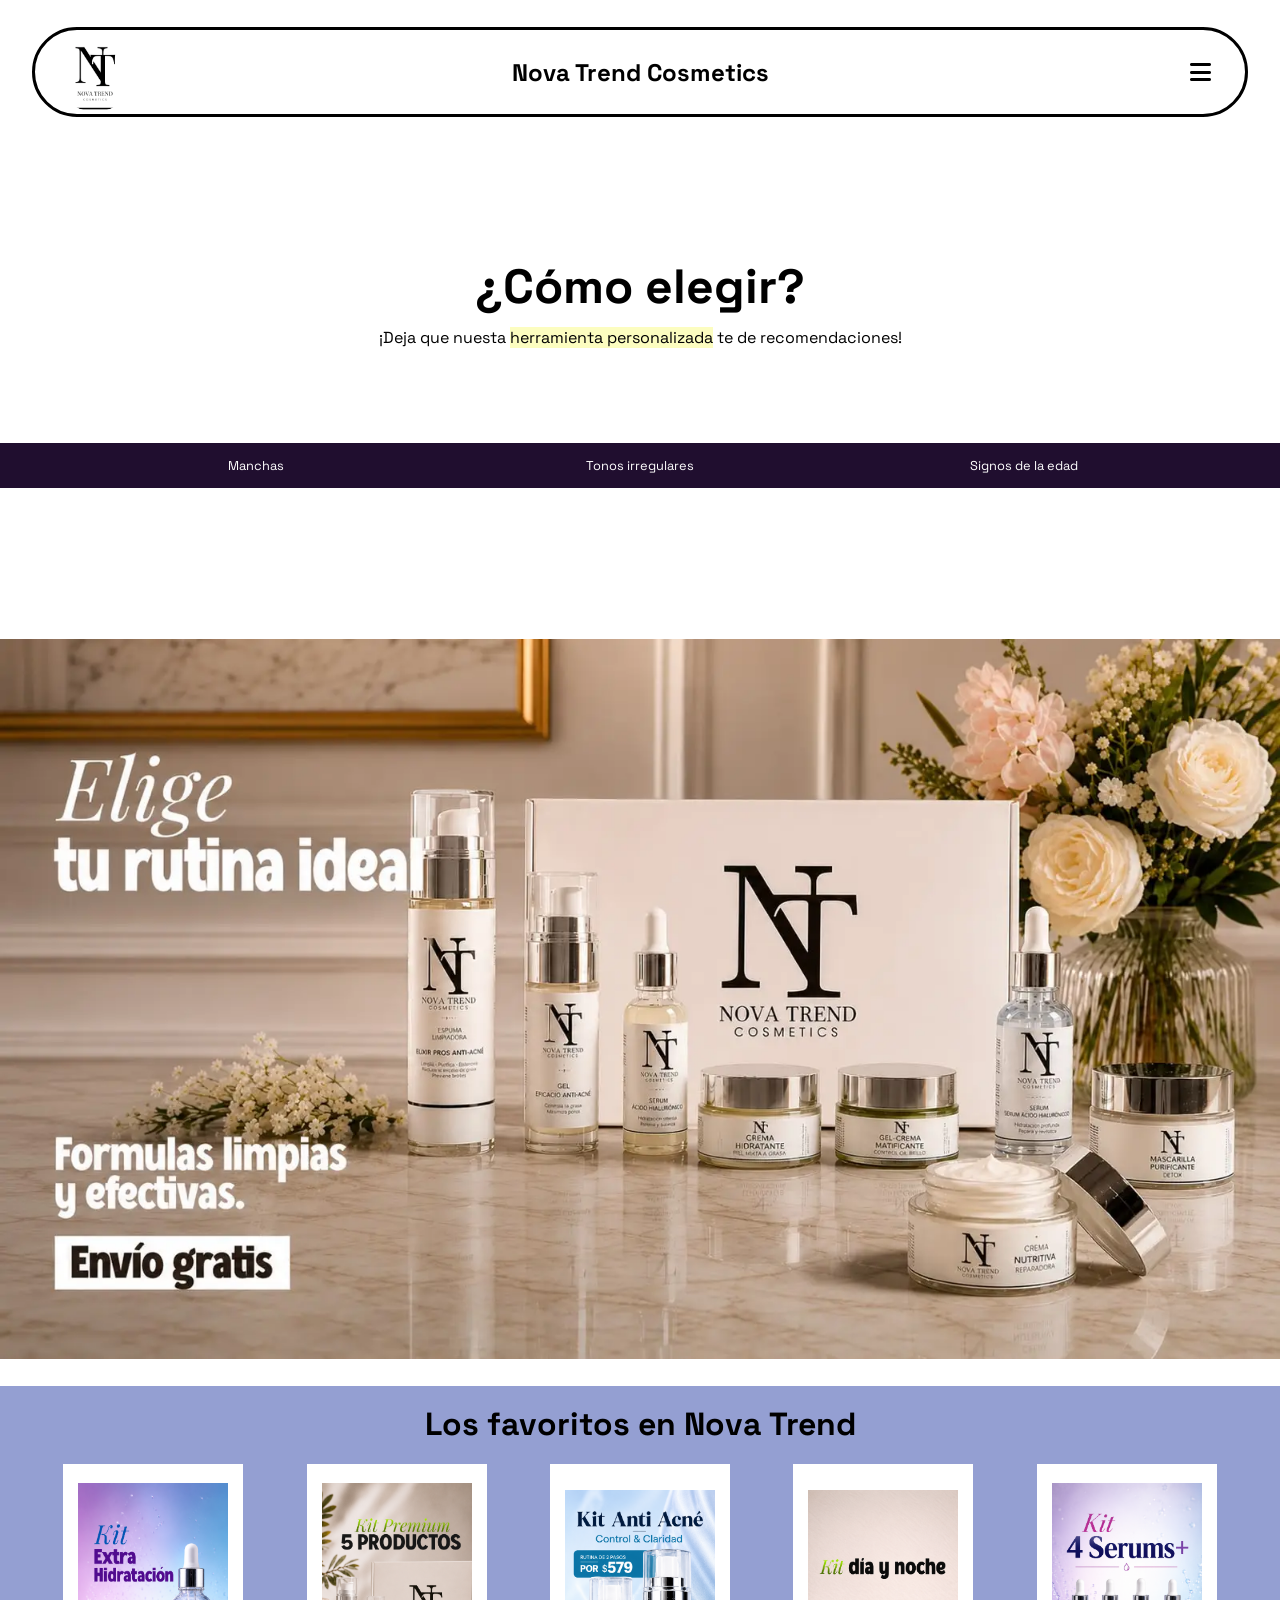
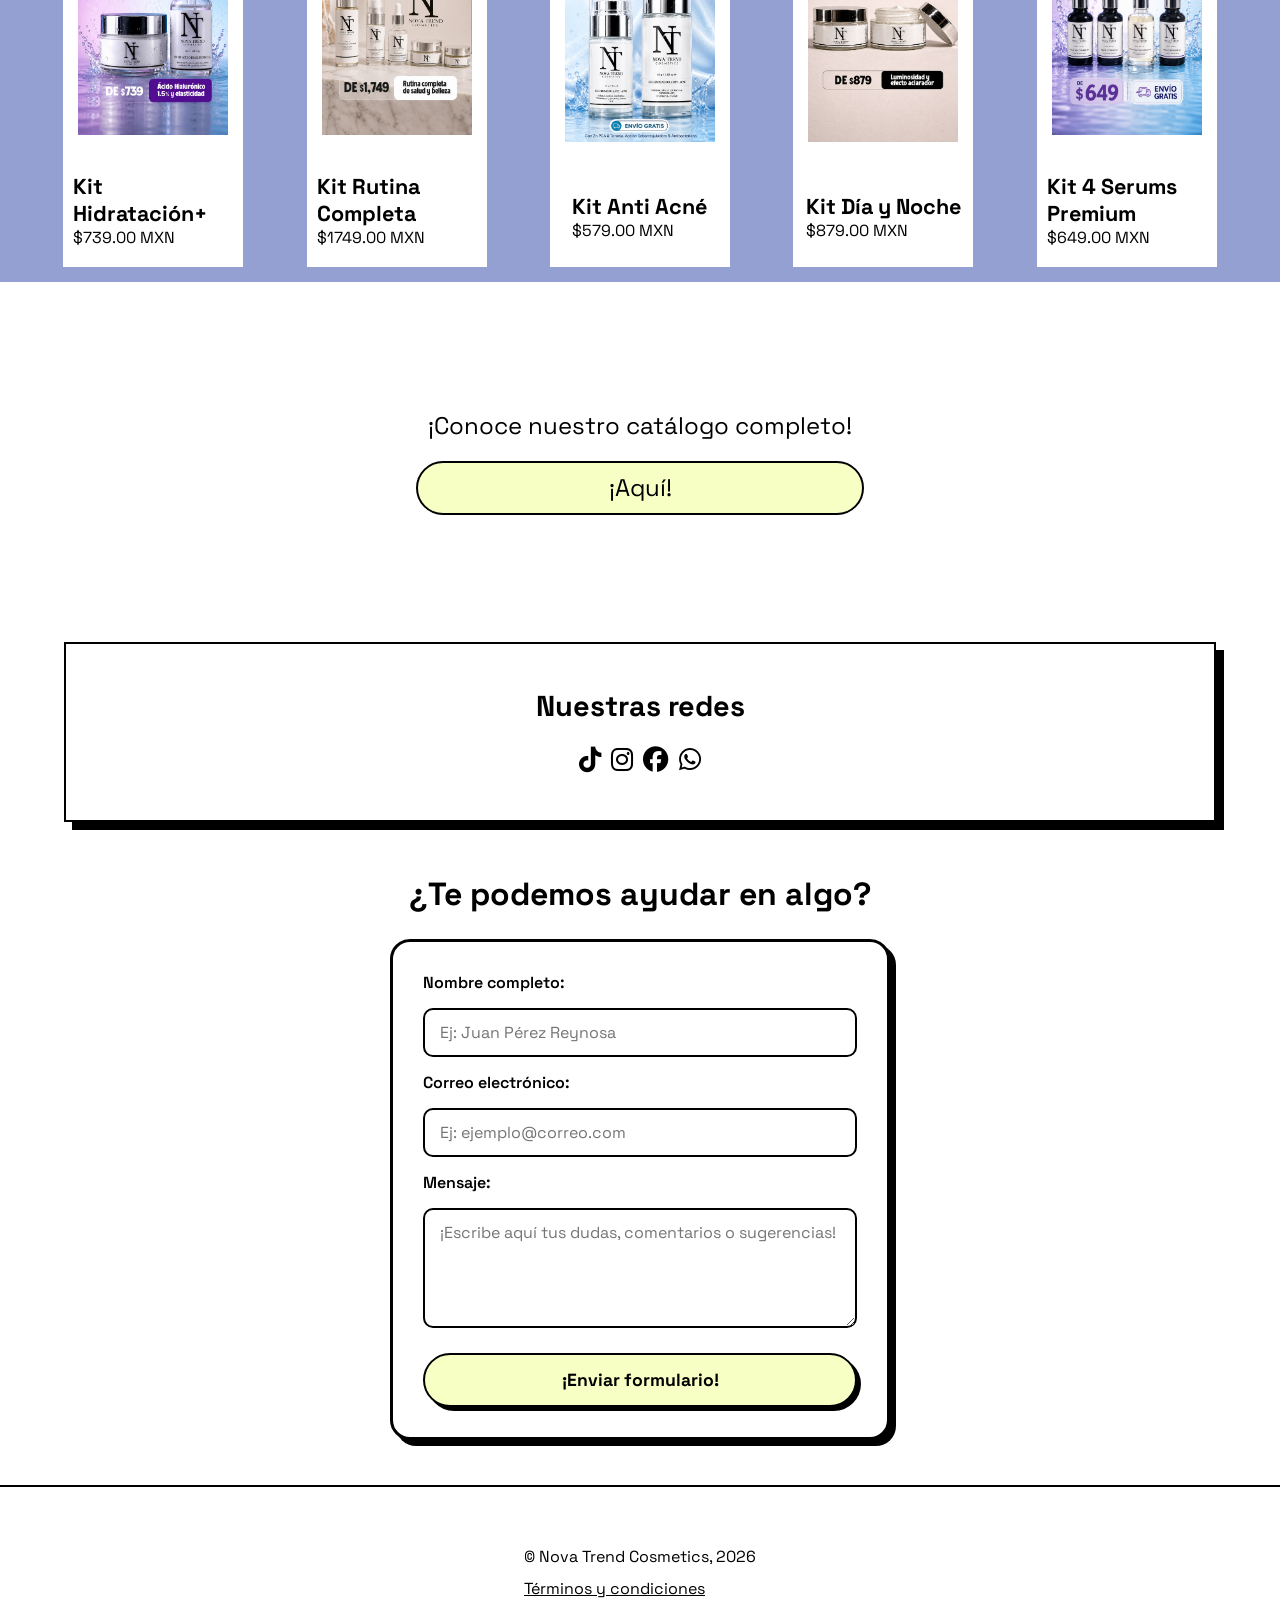
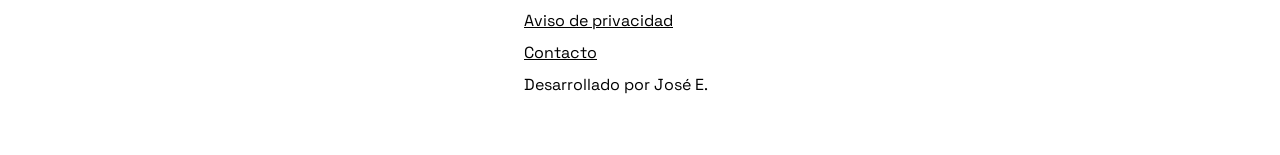
==== commit addaea65: "selector agregado, siguiente paso agregar productos" ====
--- a/index.html
+++ b/index.html
@@ -67,7 +67,8 @@
                 </p>
             </div>
             <div class="options-bar">
-                <button class="option activa" value="Acné">Acné</button>
+                <div class="indicator"></div>
+                <button class="option active" value="Acné">Acné</button>
                 <button class="option" value="Resequedad">Resequedad</button>
                 <button class="option" value="Manchas">Manchas</button>
                 <button class="option" value="Tonos irregulares">
--- a/css/style.css
+++ b/css/style.css
@@ -5,6 +5,7 @@
   padding: 0;
   box-sizing: border-box;
   user-select: none;
+  scroll-behavior: smooth;
 }
 
 .main {
@@ -58,7 +59,55 @@
   background-color: #fcfdc0;
 }
 
-
+.options-bar{
+  position: relative;
+  width: 100%;
+  height: 5dvh;
+  background: #200e2f;
+  display: flex;
+  flex-direction: row;
+  flex-wrap: nowrap;
+  overflow-x: scroll;
+  justify-content: center;
+  align-items: center;
+  scroll-snap-type: x mandatory;
+}
+.option{
+  scroll-snap-align: center;
+  flex: 0 0 auto;
+  width: 30%;
+  height: 40px;
+  border: 0;
+  background: transparent;
+  color: #fff;
+  font-family: 'Space Grotesk', sans-serif;
+  font-size: 0.8em;
+  cursor: pointer;
+  z-index: 1;
+}
+.indicator{
+  position: absolute;
+  top: 5px;
+  left: 0;
+  height: calc(100% - 10px);
+  background-color: #fff;
+  border-radius: 25px;
+  transition: transform 0.5s cubic-bezier(0.4, 0, 0.2, 1), width 0.3s ease;
+}
+.option:nth-child(1), .option:nth-child(4){
+  border-top-left-radius: 20px;
+  border-bottom-left-radius: 20px;
+}
+.option:nth-child(3), .option:nth-child(6){
+  border-top-right-radius: 20px;
+  border-bottom-right-radius: 20px;
+}
+.option:nth-child(7){
+  border-radius: 20px;
+}
+.option.active{
+  color: #000;
+}
 
 /*#endregion*/
 
@@ -169,7 +218,7 @@
   align-items: center;
   text-decoration: none;
 }
-
+/*#endregion*/
 
 /*#region HERO*/
 .hero {
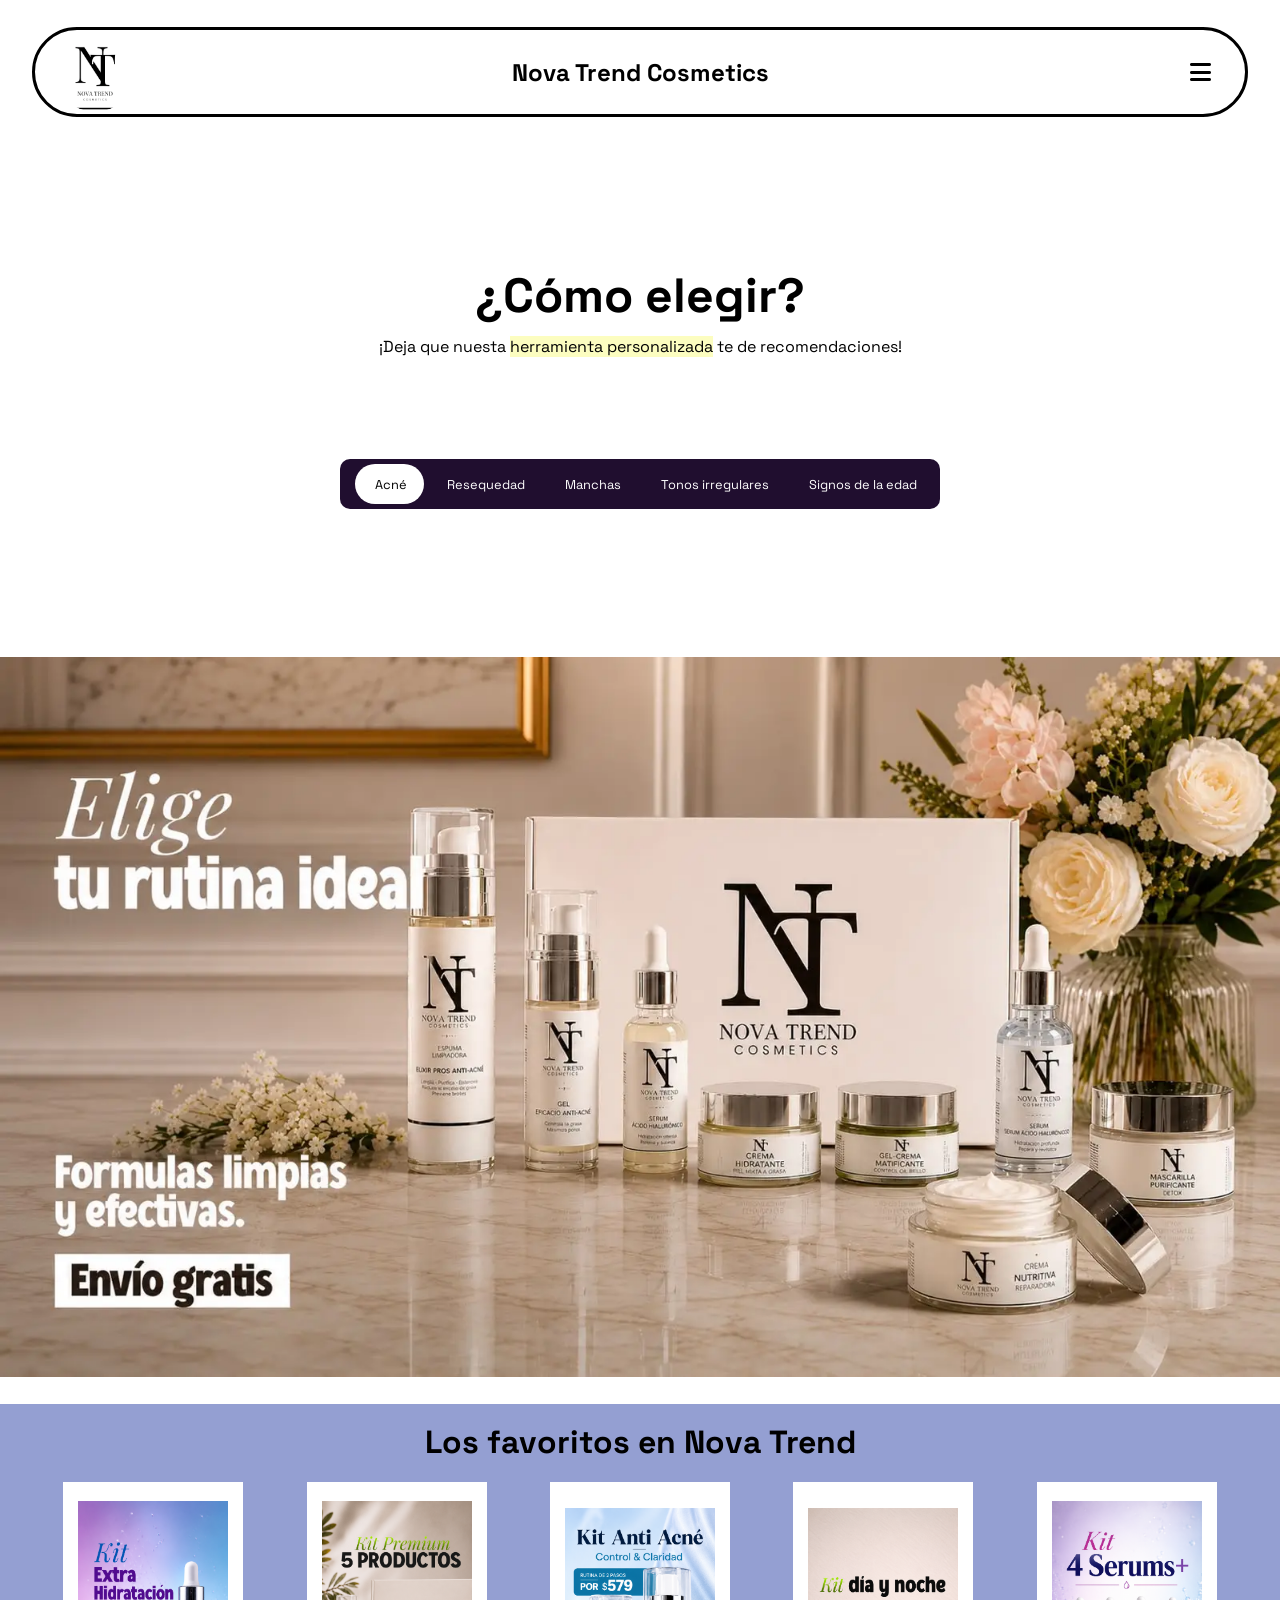
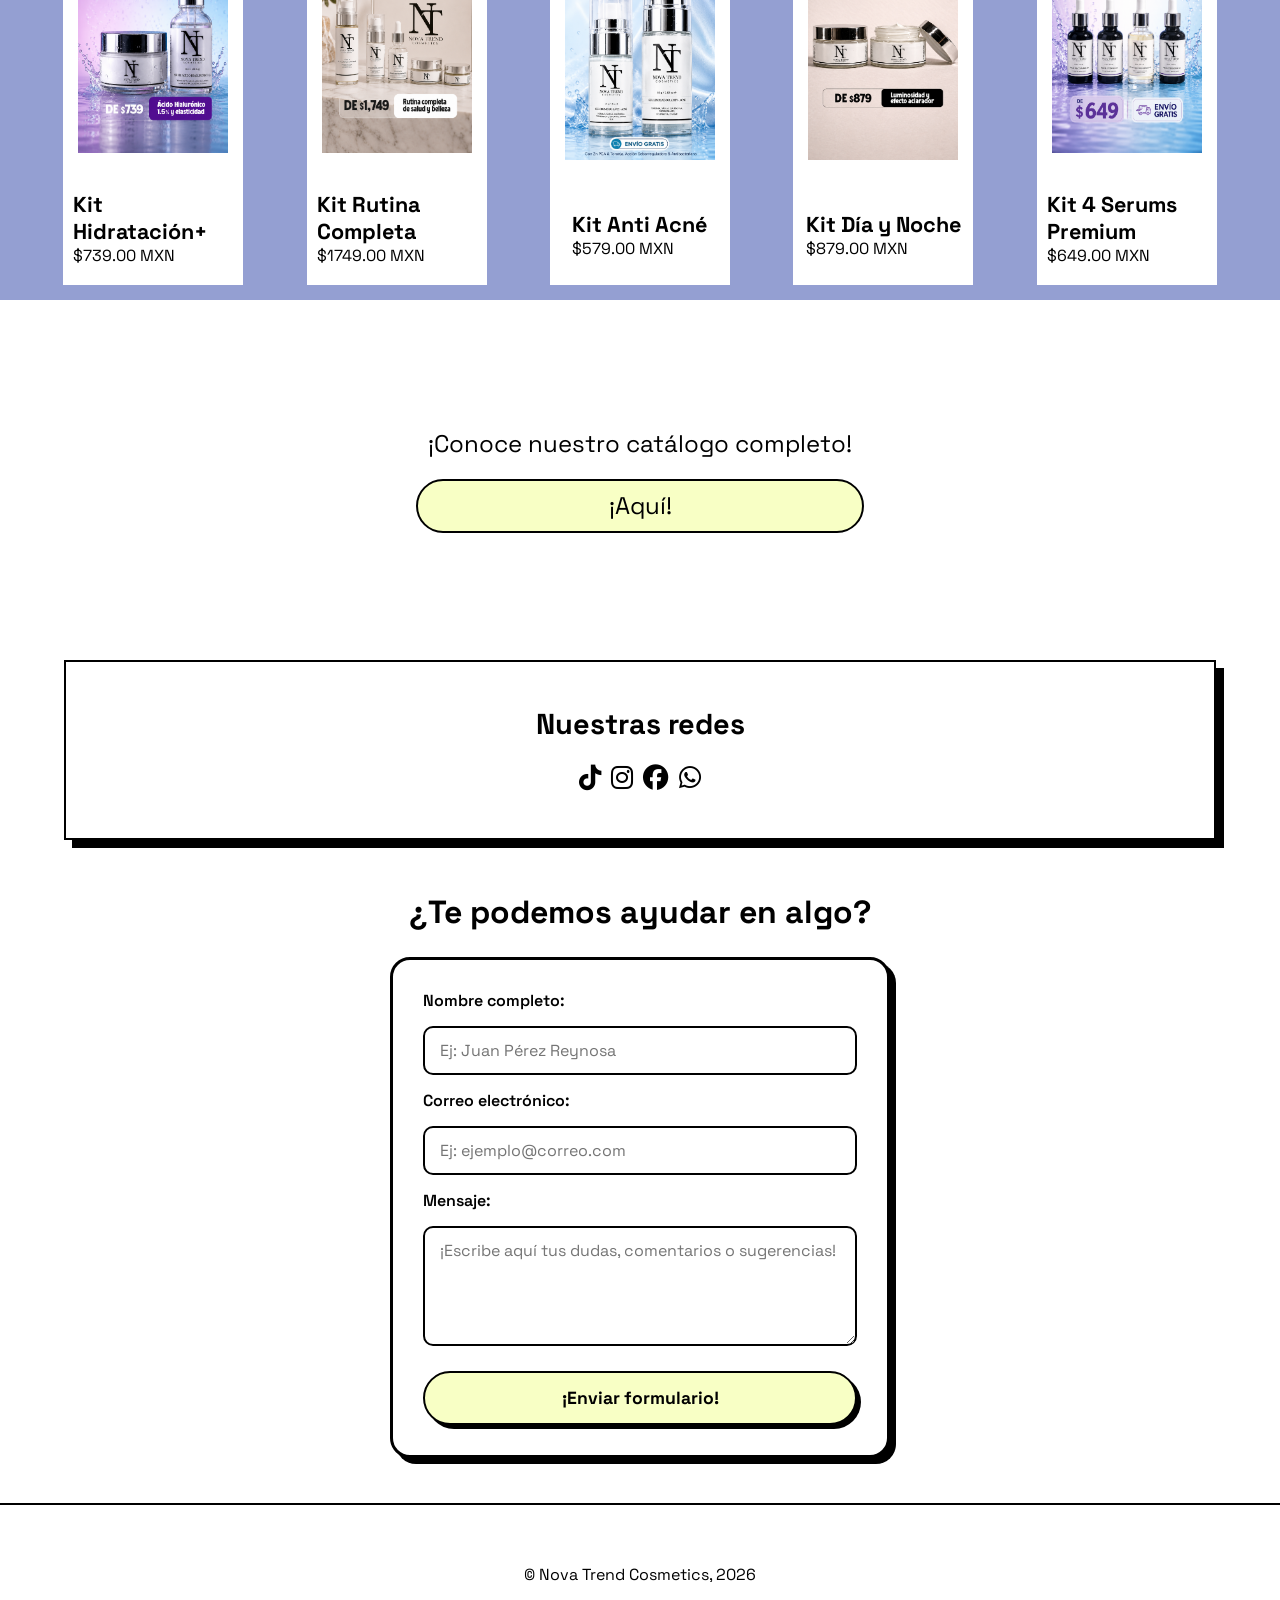
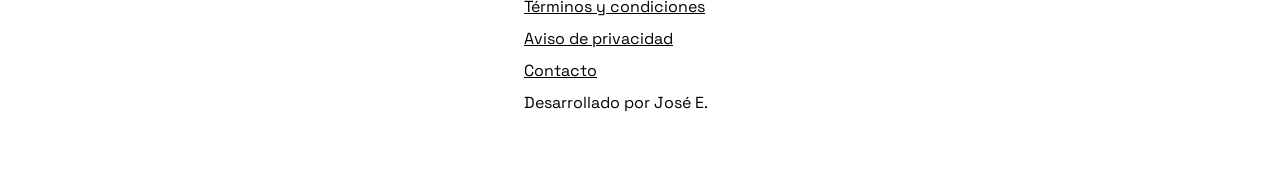
==== commit e1d914d8: "añadí el JS, por fin funcina el filtro :)" ====
--- a/index.html
+++ b/index.html
@@ -82,7 +82,9 @@
             </div>
         </section>
 
-        <div class="products-section"></div>
+        <article class="products-section">
+            <div class="products-container"></div>
+        </article>
 
         <section class="hero" id="hero">
             <picture class="hero-image" id="hero-image">
--- a/css/style.css
+++ b/css/style.css
@@ -24,13 +24,11 @@
   background-color: #fff;
   min-height: 50dvh;
   width: 100dvw;
-  margin: 18dvh 15px 0;
-  overflow: hidden;
+  margin: 18dvh 15px 2dvh 15px;
   display: flex;
   flex-direction: column;
   justify-content: space-evenly;
   align-items: center;
-  padding-bottom: 30px;
 }
 
 .test-text {
@@ -61,22 +59,25 @@
 
 .options-bar{
   position: relative;
-  width: 100%;
-  height: 5dvh;
+  width: 95%;
+  max-width: 600px;
+  height: 50px;
   background: #200e2f;
+  border-radius: 10px;
   display: flex;
   flex-direction: row;
   flex-wrap: nowrap;
-  overflow-x: scroll;
-  justify-content: center;
+  overflow-x: auto;
+  justify-content: flex-start;
   align-items: center;
   scroll-snap-type: x mandatory;
+  padding: 5px 15px;
 }
 .option{
   scroll-snap-align: center;
   flex: 0 0 auto;
-  width: 30%;
-  height: 40px;
+  padding: 0 20px;
+  height: 100%;
   border: 0;
   background: transparent;
   color: #fff;
@@ -84,6 +85,7 @@
   font-size: 0.8em;
   cursor: pointer;
   z-index: 1;
+  white-space: nowrap;
 }
 .indicator{
   position: absolute;
@@ -112,18 +114,30 @@
 /*#endregion*/
 
 /*#region PRODUCTS SECTION*/
-.products-section {
+.products-section{
+  height: fit-content;
   width: 100dvw;
-  height: fit-content;
+  background-color: #fff;
+  display: flex;
+  flex-direction: column;
+  justify-content: center;
+  align-items: center;
+  gap: 15px;
+}
+.products-container {
+  width: 100%;
+  height: 100%;
   display: grid;
+  place-items: center;
   grid-auto-flow: row;
   grid-auto-rows: 1fr;
   place-items: center;
+  background-color: #fff;
 }
 
 .product {
   width: 85%;
-  min-height: 50dvh;
+  height: 100%;
   display: flex;
   justify-content: space-evenly;
   align-items: center;
@@ -132,6 +146,8 @@
   gap: 10px;
   border-radius: 25px;
   border: 2px solid #000;
+  animation: aparecer 0.4s ease-out forwards;
+  opacity: 0;
 }
 
 .product-img-container {
@@ -218,6 +234,17 @@
   align-items: center;
   text-decoration: none;
 }
+
+@keyframes aparecer{
+  from{
+    opacity: 0;
+    transform: translateX(-50%);
+  } to{
+    opacity: 1;
+    transform: translateX(0);
+  }
+}
+
 /*#endregion*/
 
 /*#region HERO*/
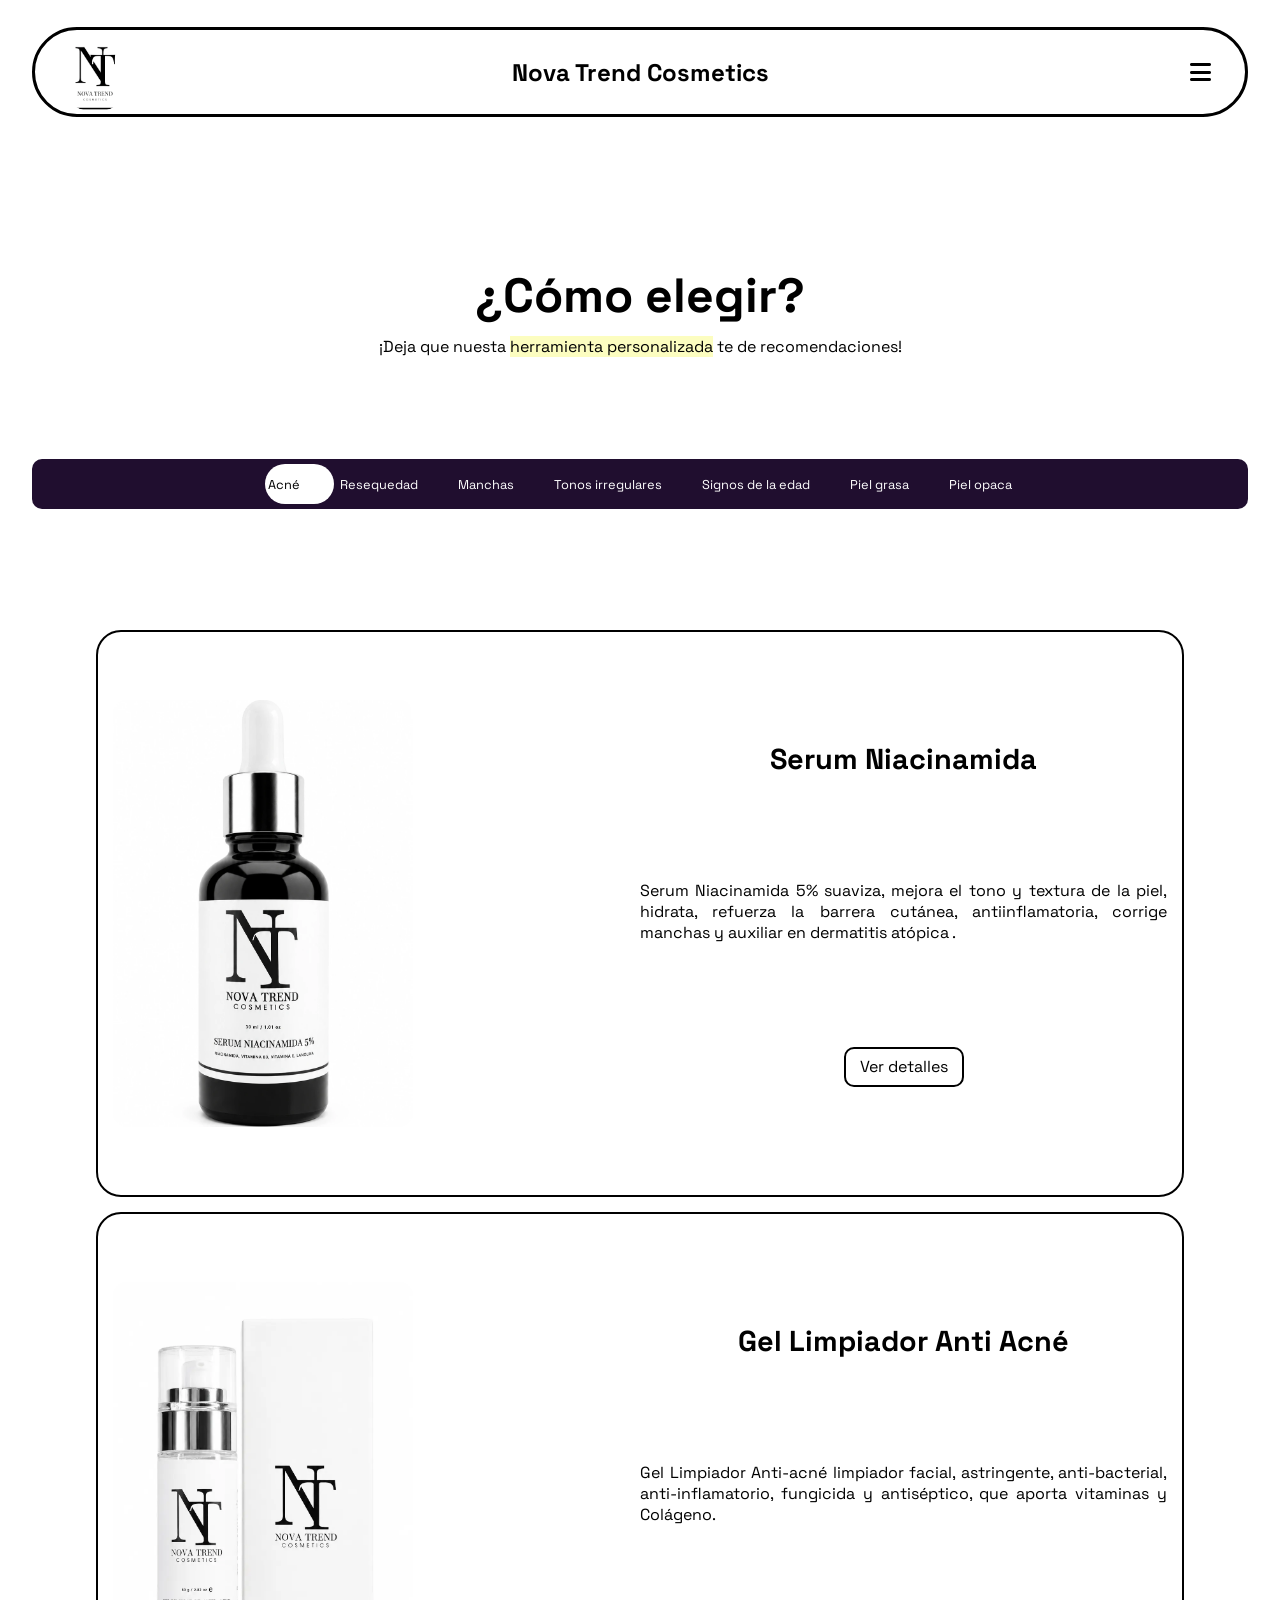
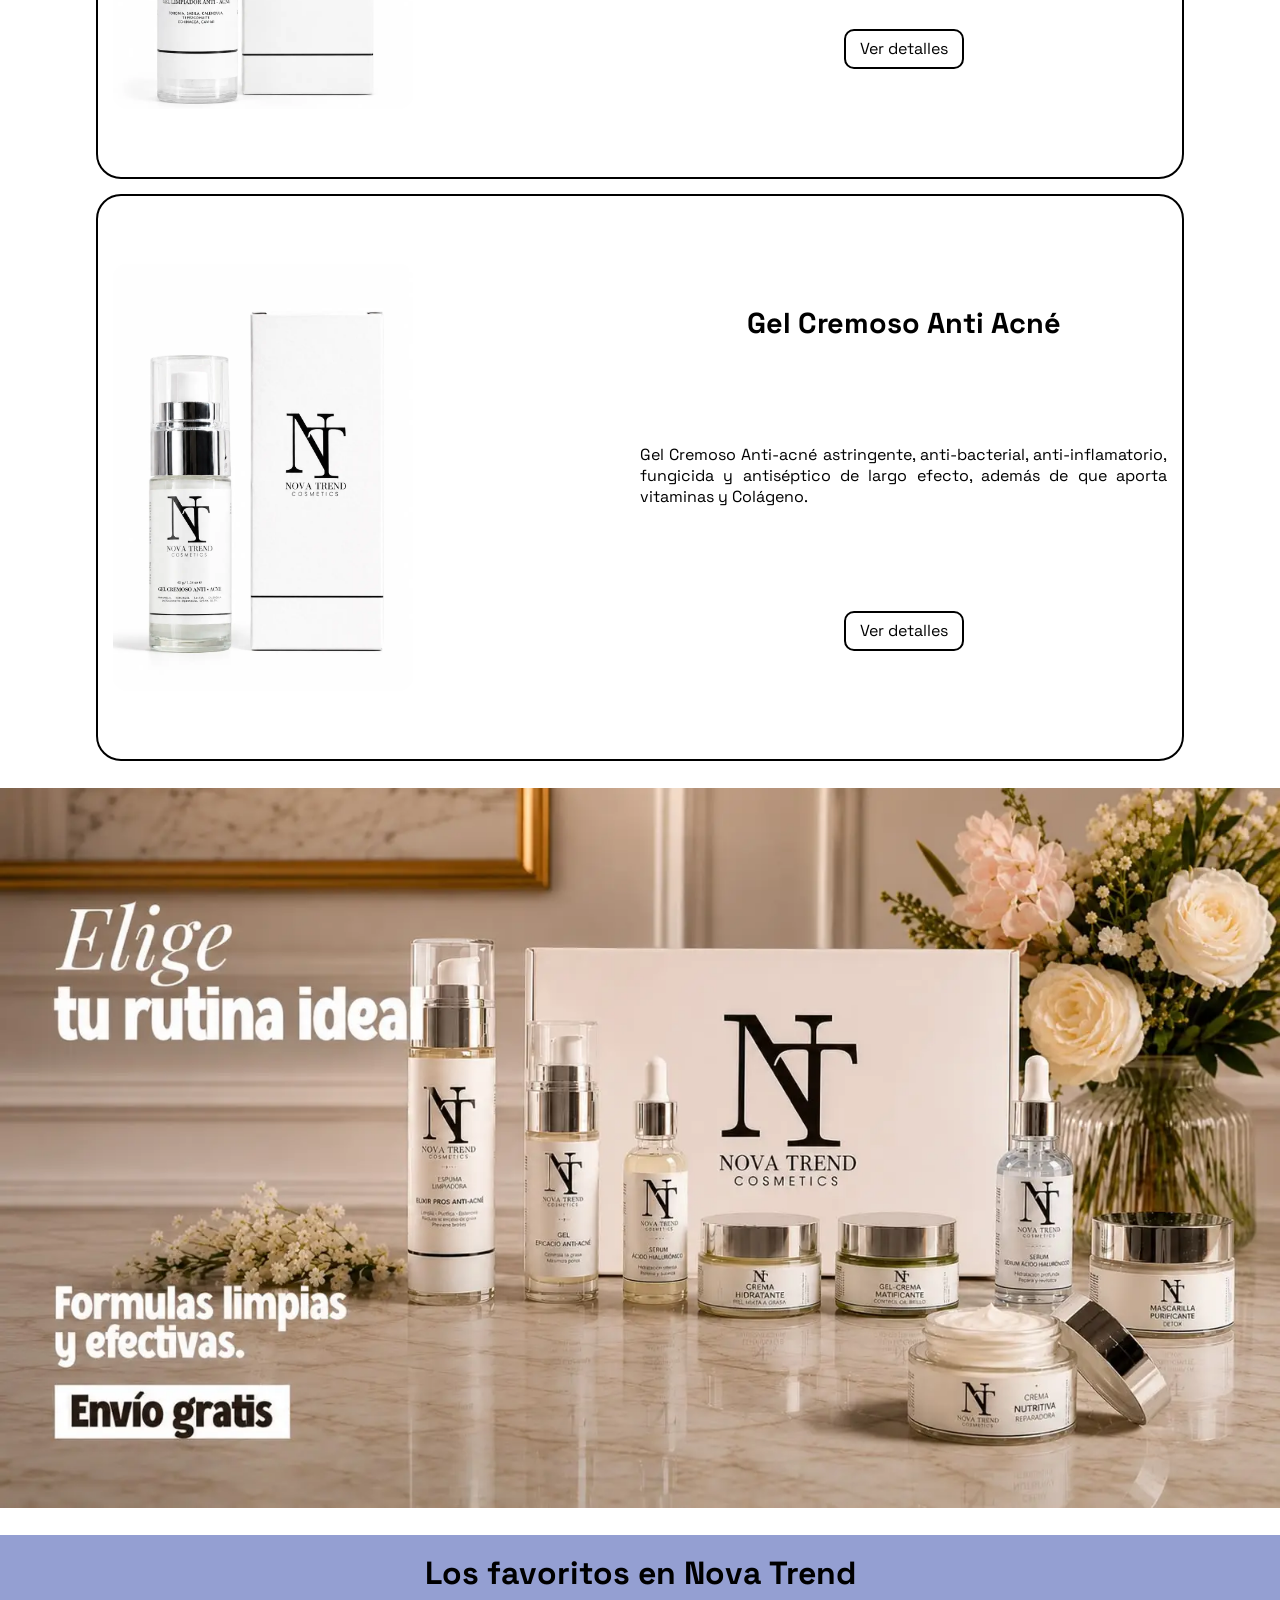
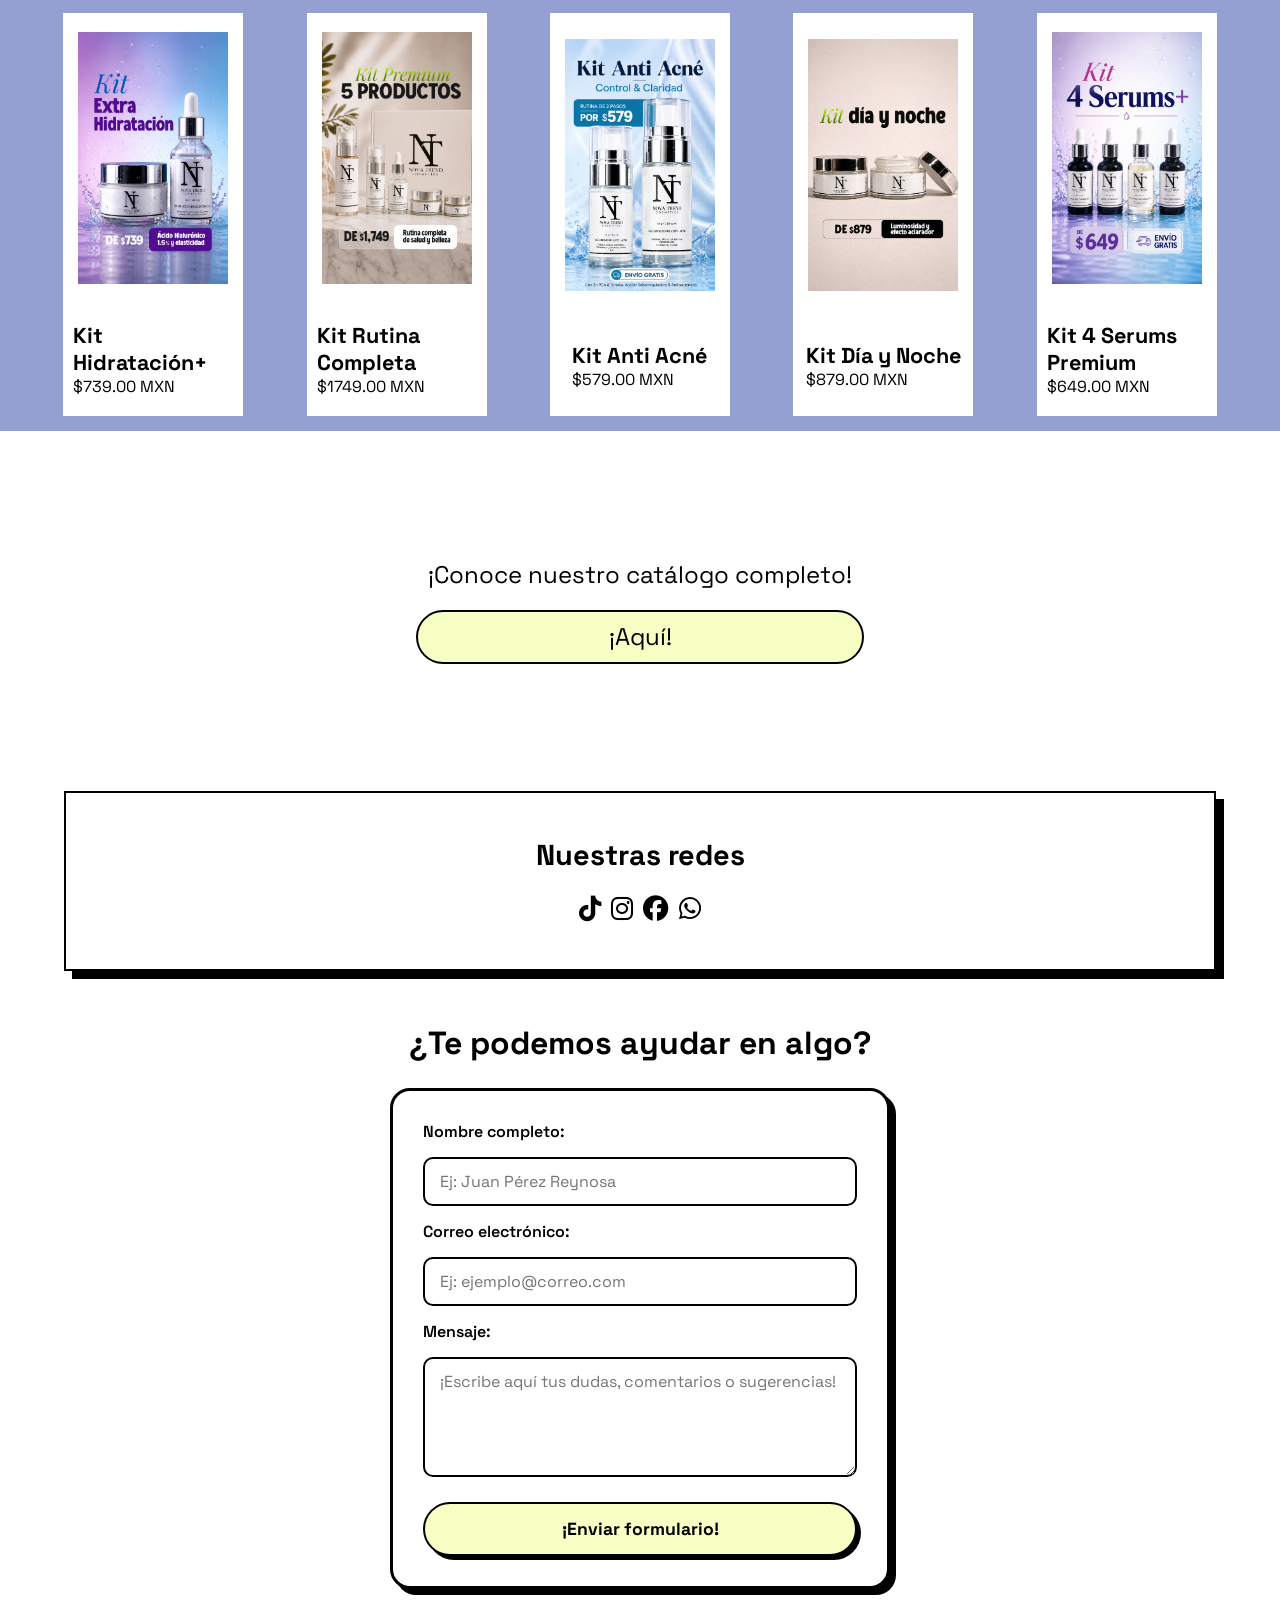
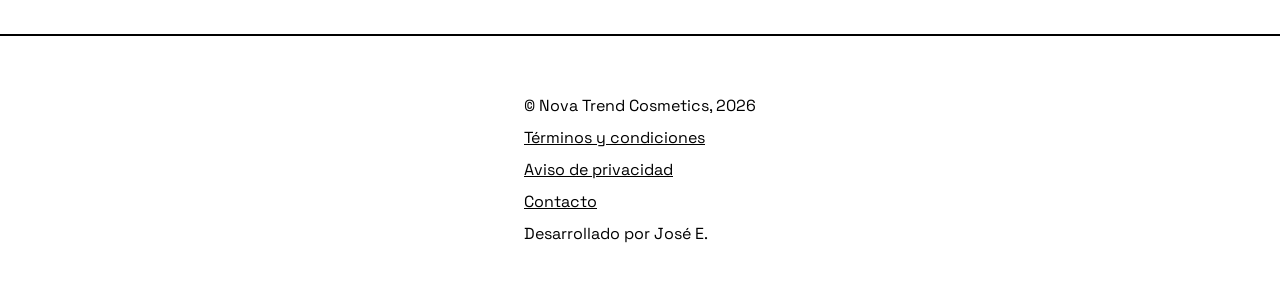
==== commit 56228e11: "haciendo el JS, corrigiendo errores, modularizando 😭" ====
--- a/index.html
+++ b/index.html
@@ -28,28 +28,32 @@
                         <span class="nav-text">Inicio</span>
                     </a>
                 </li>
+
                 <li class="list-item">
                     <a href="pages/catalogo.html" class="nav-link">
                         <i class="fa-solid fa-image"></i>
                         <span class="nav-text">Productos</span>
                     </a>
                 </li>
+
                 <li class="list-item">
                     <a href="#test" class="nav-link">
                         <i class="fa-solid fa-file"></i>
                         <span class="nav-text">Test de skincare</span>
                     </a>
                 </li>
-                <li class="list-item">
-                    <a href="https://nova-trend-cosmetics.myshopify.com" target="_blank" class="nav-link">
-                        <i class="fa-solid fa-shop"></i>
-                        <span class="nav-text">Tienda en línea</span>
-                    </a>
-                </li>
+
                 <li class="list-item">
                     <a href="#contacto" class="nav-link">
                         <i class="fa-solid fa-address-book"></i>
                         <span class="nav-text">Contacto</span>
+                    </a>
+                </li>
+
+                <li class="list-item">
+                    <a href="https://nova-trend-cosmetics.myshopify.com" target="_blank" class="nav-link">
+                        <i class="fa-solid fa-cart-shopping"></i>
+                        <span class="nav-text">Carrito</span>
                     </a>
                 </li>
             </ul>
@@ -98,7 +102,8 @@
         <section class="scroll-section" id="scroll-section">
             <h2 class="scroll-section-title">Los favoritos en Nova Trend</h2>
             <div class="wrapper" id="wrapper">
-                <a href="pages/productos/kit_extra_hidratacion.html" class="card">
+
+                <a href="pages/producto.html?id=112" class="card" target="_blank">
                     <div class="card-img">
                         <img src="assets/Images/lat_scroll_bar_section/kit_extra_hidratacion_card.webp"
                             alt="kit Extra Hidratación" loading="lazy" />
@@ -108,7 +113,8 @@
                         <span class="product-price">$739.00 MXN</span>
                     </div>
                 </a>
-                <a href="pages/productos/kit_cinco_productos.html" class="card">
+
+                <a href="pages/producto.html?id=113" class="card" target="_blank">
                     <div class="card-img">
                         <img src="assets/Images/lat_scroll_bar_section/kit_5_productos_card.webp"
                             alt="Kit Rutina Completa" loading="lazy" />
@@ -118,7 +124,8 @@
                         <span class="product-price">$1749.00 MXN</span>
                     </div>
                 </a>
-                <a href="pages/productos/kit_anti_acne.html" class="card">
+
+                <a href="pages/producto.html?id=110" class="card" target="_blank">
                     <div class="card-img">
                         <img src="assets/Images/lat_scroll_bar_section/kit_anti_acne_card.webp" alt="Kit Anti Acné"
                             loading="lazy" />
@@ -128,7 +135,8 @@
                         <span class="product-price">$579.00 MXN</span>
                     </div>
                 </a>
-                <a href="pages/productos/kit_dia_y_noche.html" class="card">
+
+                <a href="pages/producto.html?id=111" class="card" target="_blank">
                     <div class="card-img">
                         <img src="assets/Images/lat_scroll_bar_section/kit_dia_y_noche_card.webp" alt="Kit Día Y Noche"
                             loading="lazy" />
@@ -138,7 +146,8 @@
                         <span class="product-price">$879.00 MXN</span>
                     </div>
                 </a>
-                <a href="pages/productos/kit_cuatro_serums.html" class="card">
+
+                <a href="pages/producto.html?id=109" class="card" target="_blank">
                     <div class="card-img">
                         <img src="assets/Images/lat_scroll_bar_section/4_serums_card.webp" alt="Kit 4 Serums"
                             loading="lazy" />
--- a/css/style.css
+++ b/css/style.css
@@ -73,6 +73,14 @@
   scroll-snap-type: x mandatory;
   padding: 5px 15px;
 }
+
+@media screen and (min-width: 992px){
+  .options-bar{
+    max-width: 100dvw;
+    justify-content: center;
+  }
+}
+
 .option{
   scroll-snap-align: center;
   flex: 0 0 auto;
@@ -127,6 +135,7 @@
 .products-container {
   width: 100%;
   height: 100%;
+  gap: 15px;
   display: grid;
   place-items: center;
   grid-auto-flow: row;
@@ -139,7 +148,7 @@
   width: 85%;
   height: 100%;
   display: flex;
-  justify-content: space-evenly;
+  justify-content: space-between;
   align-items: center;
   background-color: #fff;
   padding: 15px;
@@ -170,7 +179,7 @@
 
 .p-text {
   width: 50%;
-  height: 80%;
+  height: 100%;
   display: flex;
   flex-direction: column;
   justify-content: space-evenly;
